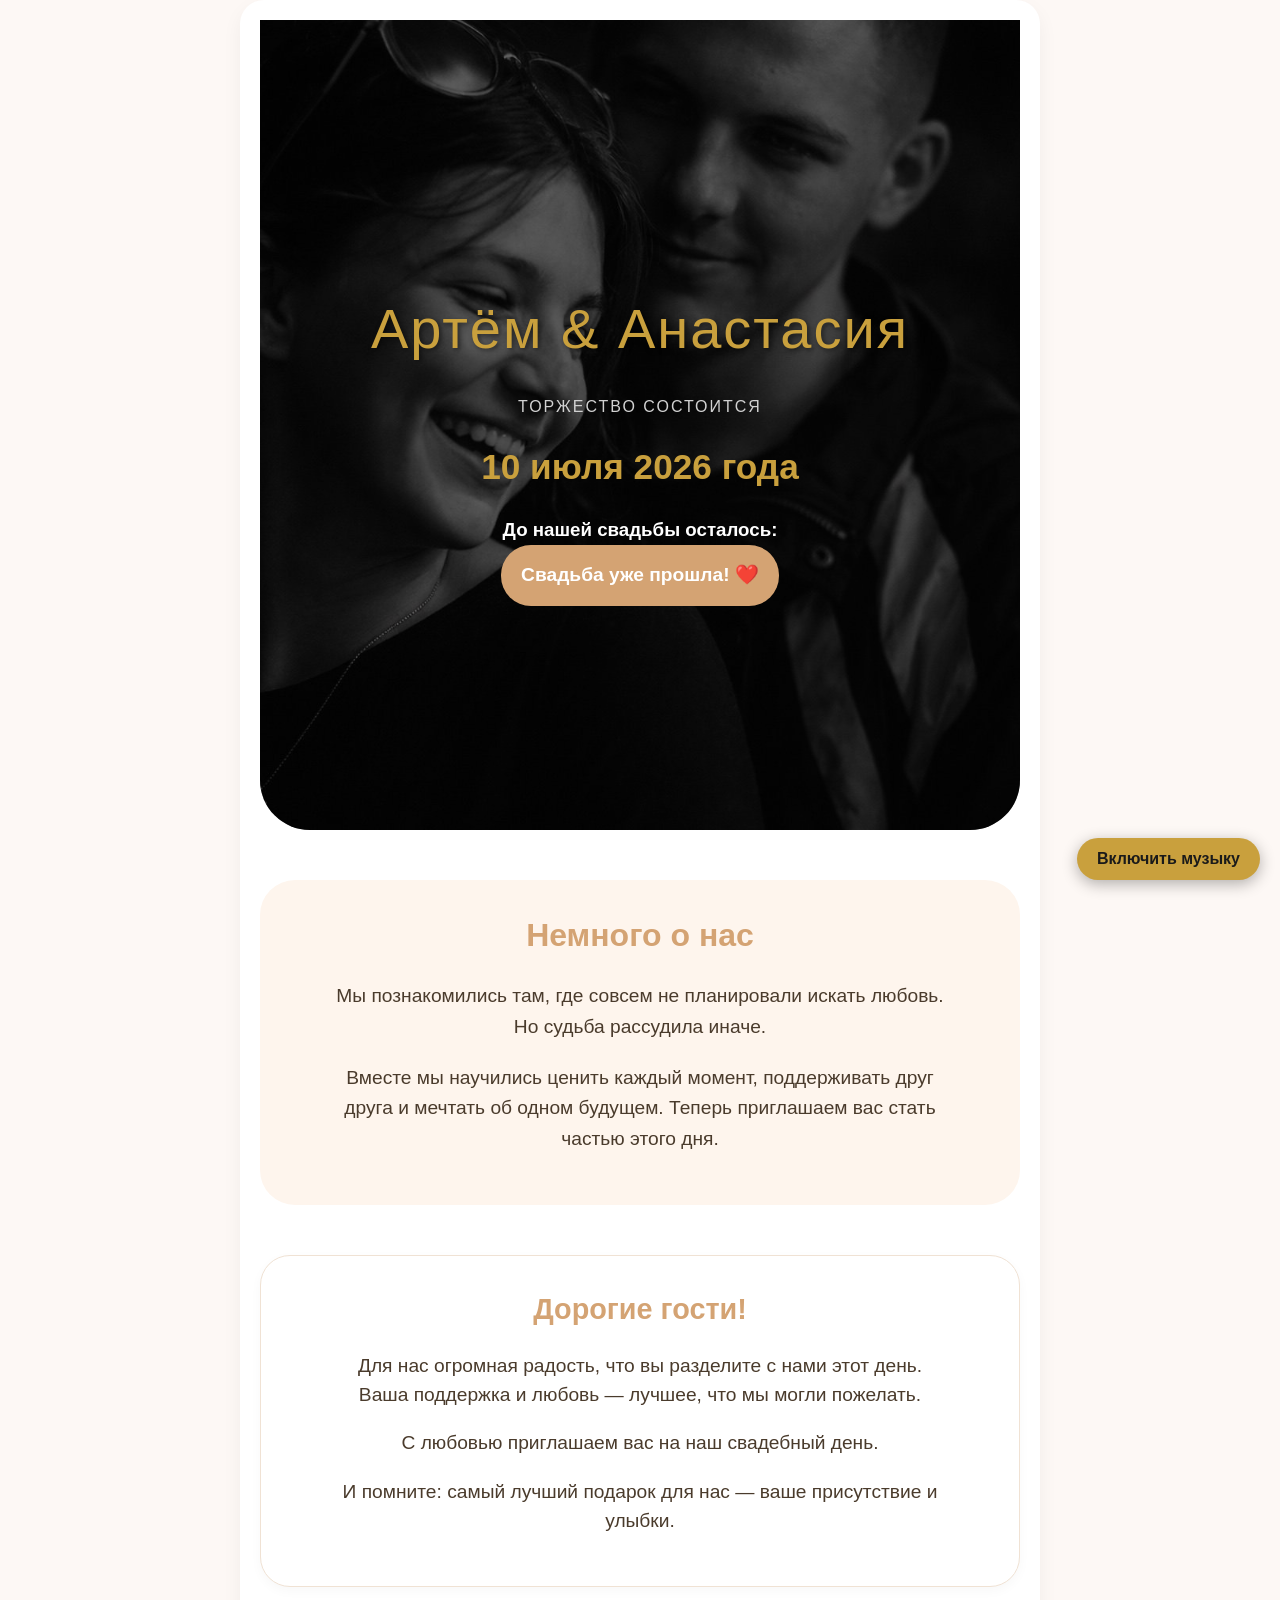
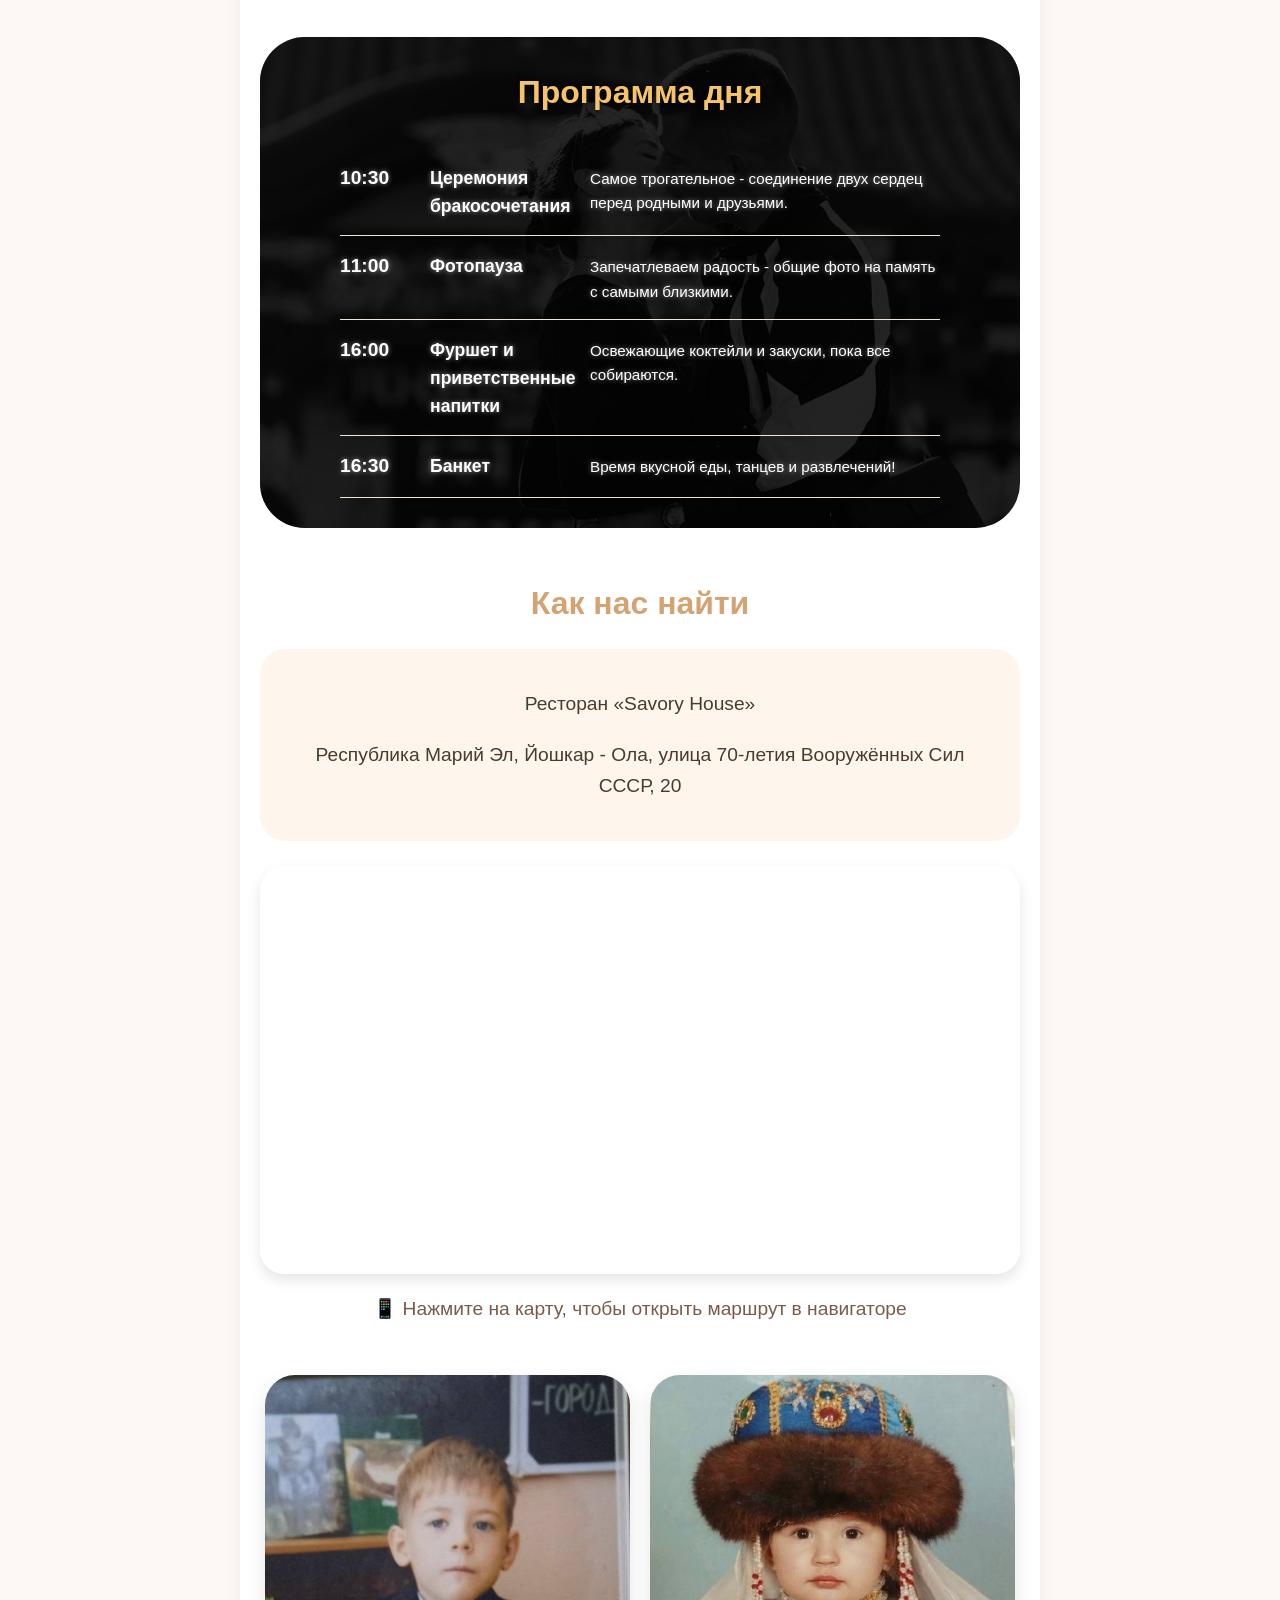
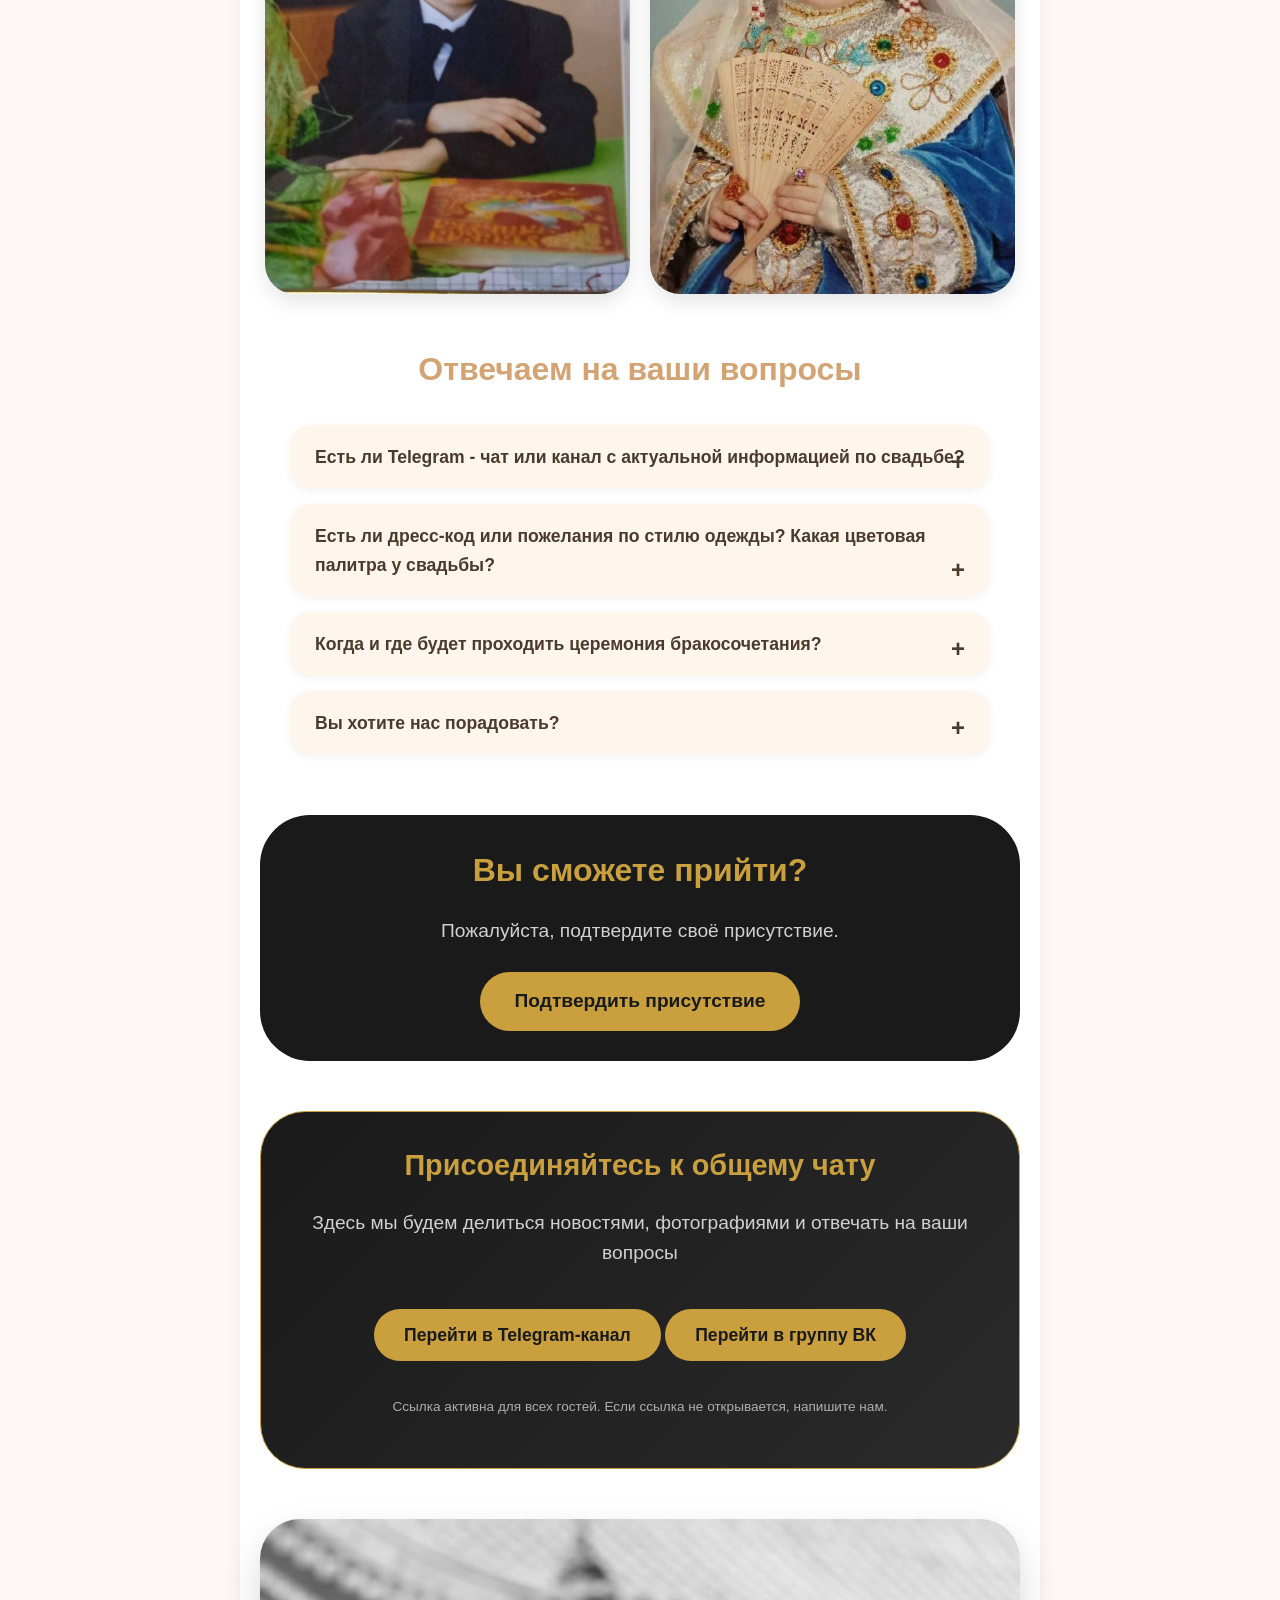
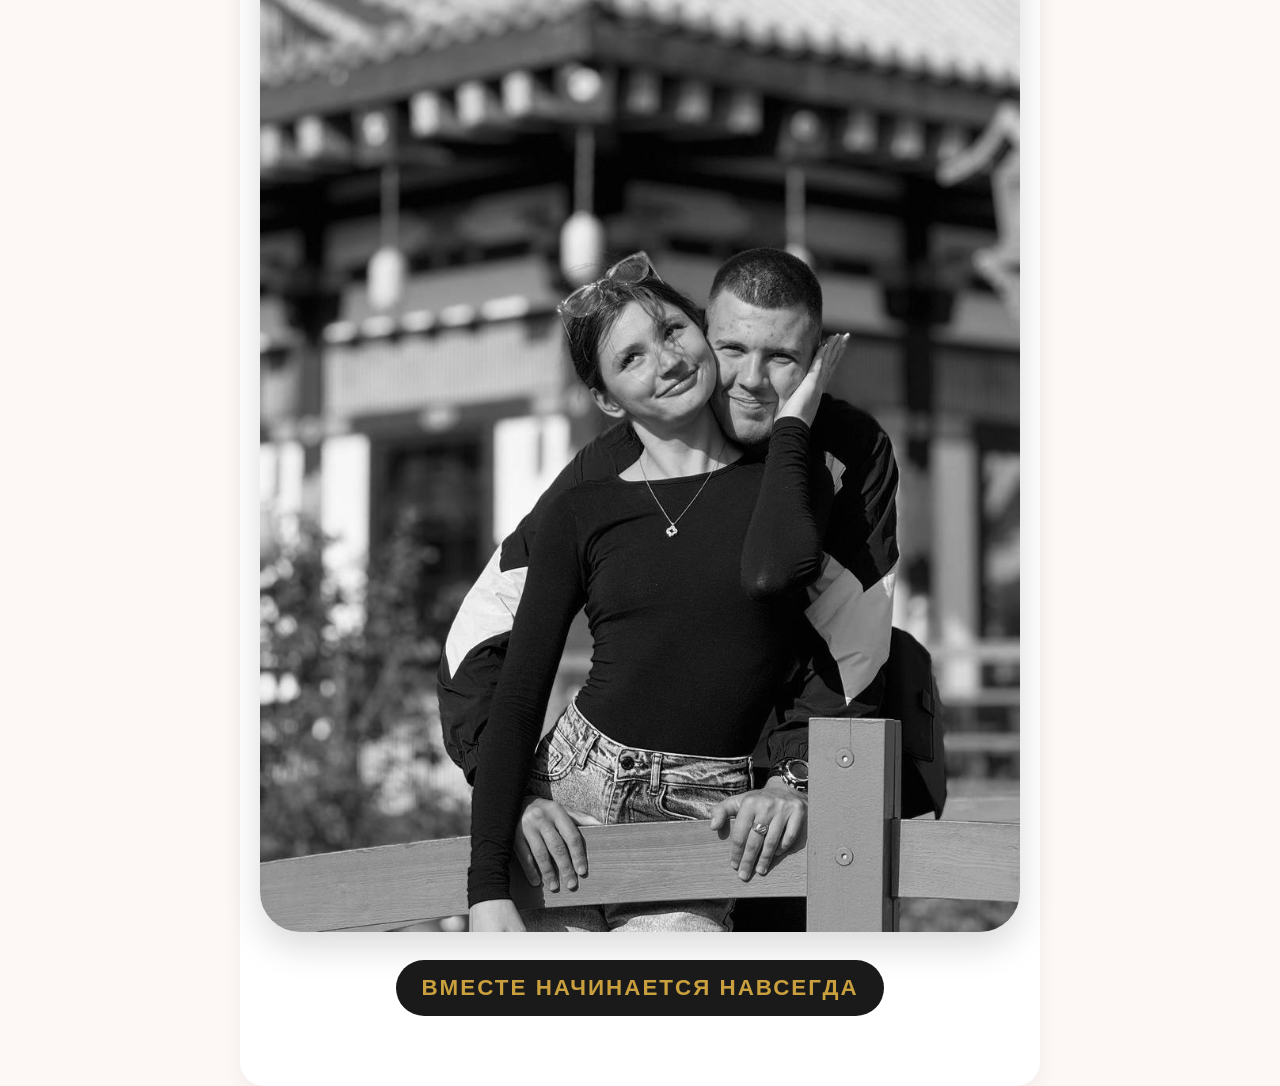
==== index.html @ 5a5ccec5 "Первая загрузка" ====
<!DOCTYPE html>
<html lang="ru">
<head>
    <meta charset="UTF-8">
    <meta name="viewport" content="width=device-width, initial-scale=1.0, user-scalable=yes">
    <title>Приглашение на свадьбу</title>
    <link rel="stylesheet" href="style.css">
</head>
<body>

    <!-- Здесь будет весь контент сайта -->
    <main>
        <!-- 1. Герой-блок с фоновой фотографией -->
    <div class="hero" id="hero">
        <div class="hero-overlay"></div>
        <div class="hero-content">
            <h1 class="names">Артём & Анастасия</h1>
            <div class="wedding-date-hero">
                <p class="date-label">Торжество состоится</p>
                <p class="date-full">10 июля 2026 года</p>
            </div>
            <!-- Таймер можно тоже оставить здесь, если хочешь -->
            <!-- 3. Таймер до свадьбы -->
        <h3>До нашей свадьбы осталось:</h3>
        <div class="timer" id="timer">
            <div><span id="days">0</span> дней</div>
            <div><span id="hours">0</span> часов</div>
            <div><span id="minutes">0</span> минут</div>
            <div><span id="seconds">0</span> секунд</div>
        </div>
        </div>
    </div>

<!-- 4. Немного о нас -->
    <div class="about-us">
        <h2>Немного о нас</h2>
        <div class="about-text">
            <p>Мы познакомились там, где совсем не планировали искать любовь. Но судьба рассудила иначе.</p>
            <p>Вместе мы научились ценить каждый момент, поддерживать друг друга и мечтать об одном будущем. Теперь приглашаем вас стать частью этого дня.</p>
        </div>
    </div>  
    
    <!-- 5. Обращение к гостям -->
    <div class="guests-message">
        <h2>Дорогие гости!</h2>
        <div class="message-text">
            <p>Для нас огромная радость, что вы разделите с нами этот день. Ваша поддержка и любовь — лучшее, что мы могли пожелать.</p>
            <p>С любовью приглашаем вас на наш свадебный день.</p>
            <p>И помните: самый лучший подарок для нас — ваше присутствие и улыбки.</p>
        </div>
    </div>  

    <!-- 6. Программа свадьбы -->
    <div class="program">
        <h2>Программа дня</h2>
        <div class="timeline">
            <div class="timeline-item">
                <div class="time">10:30</div>
                <div class="event">Церемония бракосочетания</div>
                <div class="desc">Самое трогательное - соединение двух сердец перед родными и друзьями.</div>
            </div>
            <div class="timeline-item">
                <div class="time">11:00</div>
                <div class="event">Фотопауза</div>
                <div class="desc">Запечатлеваем радость - общие фото на память с самыми близкими.</div>
            </div>
            <div class="timeline-item">
                <div class="time">16:00</div>
                <div class="event">Фуршет и приветственные напитки</div>
                <div class="desc">Освежающие коктейли и закуски, пока все собираются.</div>
            </div>
            <div class="timeline-item">
                <div class="time">16:30</div>
                <div class="event">Банкет</div>
                <div class="desc">Время вкусной еды, танцев и развлечений!</div>
            </div>
        </div>
    </div>

    <!-- 7. Место проведения -->
    <div class="location">
        <h2>Как нас найти</h2>
        <div class="address">
            <p>Ресторан «Savory House»</p>
            <p>Республика Марий Эл, Йошкар - Ола, улица 70-летия Вооружённых Сил СССР, 20</p>
        </div>
        <div class="map-container">
            <iframe 
                src="https://yandex.ru/map-widget/v1/?ll=47.891694,56.621644&z=17&pt=47.891694,56.621644"
                width="100%" height="400" style="border:0;" allowfullscreen="" loading="lazy">
            </iframe>
        </div>
        <div class="map-hint">
            <p>📱 Нажмите на карту, чтобы открыть маршрут в навигаторе</p>
        </div>
    </div>

    <!-- Коллаж из двух фотографий -->
    <div class="collage-2">
        <img src="images/photo1.jpg" alt="Фото 1">
        <img src="images/photo2.jpg" alt="Фото 2">
    </div>

     <!-- 8. Отвечаем на ваши вопросы -->
    <div class="faq">
        <h2>Отвечаем на ваши вопросы</h2>
        <div class="faq-list">
            <div class="faq-item">
                <div class="faq-question">Есть ли Telegram - чат или канал с актуальной информацией по свадьбе?</div>
                <div class="faq-answer">Да! Чуть ниже вы увидите иконку для перехода в свадебный канал. Важно! Если у вас не работает Telegram, то есть иконка с группой в ВК! </div>
            </div>
            <div class="faq-item">
    <div class="faq-question">Есть ли дресс-код или пожелания по стилю одежды? Какая цветовая палитра у свадьбы?</div>
    <div class="faq-answer">
        <p>Пожалуйста, приходите в красивой одежде, которая соответствует торжественному настроению. Мы будем рады, если вы поддержите цветовую палитру нашей свадьбы:</p>
        <div class="faq-palette">
            <div class="faq-color" style="background-color: #1A1A1A;"></div>
            <div class="faq-color" style="background-color: #4A4A4A;"></div>
            <div class="faq-color" style="background-color: #D1D1D1;"></div>
            <div class="faq-color" style="background-color: #D4AF37;"></div>
        </div>
        <p>Ориентируйтесь на эти оттенки.</p>
    </div>
</div>
            <div class="faq-item">
                <div class="faq-question">Когда и где будет проходить церемония бракосочетания?</div>
                <div class="faq-answer">ЗАГС г.Йошкар-Ола, Набережная Брюгге, 5</div>
            </div>
            <div class="faq-item">
                <div class="faq-question">Вы хотите нас порадовать?</div>
                <div class="faq-answer">Конечно вы хотите нас порадовать! Обязательная вещь, которую мы ждем от вас, небольшое дополнение к вашему подарку - ЭТО ЛОТЕРЕЙНЫЙ БИЛЕТ!:)</div>
            </div>
        </div>
    </div>
<!-- 9. Вы сможете прийти? -->
    <div class="rsvp-block">
        <h2>Вы сможете прийти?</h2>
        <p>Пожалуйста, подтвердите своё присутствие.</p>
        <a href="rsvp.html" class="rsvp-button">Подтвердить присутствие</a>
    </div>

 <!-- 10. Ссылка на чат для гостей -->
    <div class="chat-link">
        <h2>Присоединяйтесь к общему чату</h2>
        <p>Здесь мы будем делиться новостями, фотографиями и отвечать на ваши вопросы</p>
        <a href="https://t.me/+9aNEAiri9BJkZWRi" class="chat-button" target="_blank">Перейти в Telegram-канал</a>
        <a href="https://vk.ru/invite/hTj5CYk" class="chat-button" target="_blank">Перейти в группу ВК</a>
        <p class="chat-note">Ссылка активна для всех гостей. Если ссылка не открывается, напишите нам.</p>
    </div>

     <!-- 11. Финальная фотография и надпись -->
    <div class="final-photo">
        <img src="images/photo4.jpg" alt="Анастасия и Алексей">
        <p class="final-caption">Вместе начинается навсегда</p>
    </div>
    </main>

    <script src="script.js"></script>

    <script>
function handleFormSubmit(event) {
    event.preventDefault();
    const form = event.target;
    const formData = new FormData(form);
    
    fetch(form.action, {
        method: 'POST',
        body: new URLSearchParams(formData),
        mode: 'no-cors'
    }).then(() => {
        alert('Спасибо! Ваш ответ отправлен.');
        form.reset();
    }).catch(() => {
        alert('Произошла ошибка. Попробуйте ещё раз или свяжитесь с нами.');
    });
    
    return false;
}
</script>

  <!-- Музыкальный плеер -->
    <div class="music-player">
        <audio id="wedding-song" loop preload="auto">
            <source src="song.mp3" type="audio/mpeg">
            Ваш браузер не поддерживает аудио.
        </audio>
        <button id="playPauseBtn" class="music-btn">Включить музыку</button>
    </div>

</body>
</html>
---- style.css ----
/* Общие настройки для всего сайта */
* {
    margin: 0;
    padding: 0;
    box-sizing: border-box;
}

body {
    font-family: 'Segoe UI', Tahoma, Geneva, Verdana, sans-serif;
    background-color: #fdf8f5;
    color: #4a3b2c;
    line-height: 1.6;
}

/* Главный заголовок */
h1 {
    text-align: center;
    font-size: 2.2rem;
    margin: 40px 20px 20px;
    color: #d4a373;
    font-weight: 300;
    letter-spacing: 2px;
}

/* Абзац-заглушка */
p {
    text-align: center;
    margin: 20px;
    font-size: 1.2rem;
}

/* Контейнер для всего контента */
main {
    max-width: 800px;
    margin: 0 auto;
    padding: 20px;
    background: white;
    border-radius: 24px;
    box-shadow: 0 8px 20px rgba(0,0,0,0.05);
}

/* Блок "Наши имена" */
/* Герой-блок с фоновой фотографией */
.hero {
    position: relative;
    background-image: url('images/photo3.jpg');
    background-size: cover;
    background-position: center 30%;
    background-repeat: no-repeat;
    min-height: 90vh;
    display: flex;
    align-items: center;
    justify-content: center;
    text-align: center;
    border-radius: 0 0 50px 50px;
    margin-bottom: 40px;
}

.hero-overlay {
    position: absolute;
    top: 0;
    left: 0;
    width: 100%;
    height: 100%;
    background: rgba(0, 0, 0, 0.55);
    border-radius: 0 0 50px 50px;
}

.hero-content {
    position: relative;
    z-index: 2;
    padding: 30px 20px;
    color: white;
}

.names {
    font-size: 3.5rem;
    color: #C9A03D;
    margin-bottom: 15px;
    letter-spacing: 2px;
    text-shadow: 2px 2px 5px rgba(0,0,0,0.5);
}

.invite-text {
    font-size: 1.3rem;
    color: #F0F0F0;
    margin-bottom: 30px;
}

.wedding-date-hero .date-label {
    font-size: 1rem;
    text-transform: uppercase;
    letter-spacing: 2px;
    color: #D1D1D1;
    margin-bottom: 8px;
}

.wedding-date-hero .date-full {
    font-size: 2.2rem;
    font-weight: bold;
    color: #C9A03D;
}

@media (max-width: 700px) {
    .names {
        font-size: 2.2rem;
    }
    .invite-text {
        font-size: 1rem;
    }
    .wedding-date-hero .date-full {
        font-size: 1.6rem;
    }
}

/* Таймер */
.timer-block {
    text-align: center;
    margin: 40px 0;
    padding: 20px;
    background: #ffffff;
    border-radius: 30px;
    box-shadow: 0 4px 15px rgba(0,0,0,0.05);
}

.timer-block h3 {
    font-size: 1.5rem;
    color: #4a3b2c;
    margin-bottom: 20px;
}

.timer {
    display: flex;
    justify-content: center;
    gap: 25px;
    flex-wrap: wrap;
}

.timer div {
    background: #d4a373;
    color: white;
    padding: 15px 20px;
    border-radius: 30px;
    font-size: 1.2rem;
    font-weight: bold;
    min-width: 90px;
}

.timer span {
    font-size: 2rem;
    display: block;
    font-weight: bold;
}

/* Блок "Немного о нас" */
.about-us {
    margin: 50px 0;
    text-align: center;
    background: #fef5ed;
    padding: 30px 20px;
    border-radius: 35px;
}

.about-us h2 {
    font-size: 2rem;
    color: #d4a373;
    margin-bottom: 20px;
}

.about-text {
    max-width: 650px;
    margin: 0 auto;
    font-size: 1.1rem;
    line-height: 1.6;
    color: #4a3b2c;
}

/* Обращение к гостям */
.guests-message {
    margin: 50px 0;
    text-align: center;
    background: #ffffff;
    border: 1px solid #f0e2d4;
    border-radius: 30px;
    padding: 30px 25px;
    box-shadow: 0 4px 12px rgba(0,0,0,0.03);
}

.guests-message h2 {
    font-size: 1.8rem;
    color: #d4a373;
    margin-bottom: 20px;
}

.message-text {
    max-width: 650px;
    margin: 0 auto;
    font-size: 1.05rem;
    line-height: 1.5;
}

/* Программа дня */
 /* Программа дня с фоновой картинкой */
.program {
    margin: 50px 0;
    text-align: center;
    background-image: url('images/photo5.jpg');
    background-size: cover;
    background-position: center;
    background-attachment: local;
    border-radius: 45px;
    padding: 30px 20px;
    position: relative;
    color: #F5E6D3; /* текст станет белым, читаемым на тёмном фоне */
}

/* Затемнение поверх фона, чтобы текст читался */
.program::before {
    content: '';
    position: absolute;
    top: 0;
    left: 0;
    width: 100%;
    height: 100%;
    background: rgba(0, 0, 0, 0.85);
    border-radius: 45px;
    z-index: 1;
}

.program,
.program .timeline-item,
.program .time,
.program .event,
.program .desc {
    color: #FFFFFF !important;
}

.program h2,
.program .timeline {
    position: relative;
    z-index: 2;
    text-shadow: 1px 1px 3px rgba(0,0,0,0.5);
}

/* Заголовок программы (золотой) */
.program h2 {
    color: #C9A03D;
}

.program h2 {
    font-size: 2rem;
    color: #F5C46A; /* чуть ярче золотого */
    margin-bottom: 30px;
    text-shadow: 0 0 4px rgba(0,0,0,0.5);
}

.timeline {
    max-width: 600px;
    margin: 0 auto;
    text-align: left;
}

.timeline-item {
    display: flex;
    flex-wrap: wrap;
    align-items: baseline;
    padding: 15px 0;
    border-bottom: 1px solid #f0e2d4;
     text-shadow: 0 0 5px rgba(255,255,255,0.5);
}

.time {
    width: 90px;
    font-weight: bold;
    font-size: 1.2rem;
    color: #a4724a;
}

.event {
    width: 160px;
    font-weight: bold;
    font-size: 1.1rem;
    color: #4a3b2c;
}

.desc {
    flex: 1;
    font-size: 0.95rem;
    color: #7a5a4a;
}

@media (max-width: 600px) {
    .timeline-item {
        flex-direction: column;
        gap: 8px;
    }
    .time, .event {
        width: auto;
    }
    .desc {
        margin-left: 0;
        font-size: 0.9rem;
    }
}

/* Место проведения и карта */
.location {
    margin: 50px 0;
    text-align: center;
}

.location h2 {
    font-size: 2rem;
    color: #d4a373;
    margin-bottom: 20px;
}

.address {
    background: #fef5ed;
    padding: 20px;
    border-radius: 25px;
    margin-bottom: 25px;
    font-size: 1.1rem;
}

.map-container {
    border-radius: 24px;
    overflow: hidden;
    box-shadow: 0 6px 14px rgba(0,0,0,0.1);
}

.map-hint {
    margin-top: 15px;
    font-size: 0.9rem;
    color: #7a5a4a;
}

/* Коллаж из двух фото */
.collage-2 {
    display: flex;
    gap: 20px;
    justify-content: center;
    margin: 50px 0;
    flex-wrap: wrap;
}

.collage-2 img {
    width: 48%;
    max-width: 400px;
    border-radius: 30px;
    box-shadow: 0 8px 20px rgba(0,0,0,0.1);
    object-fit: cover;
    transition: transform 0.3s;
}

.collage-2 img:hover {
    transform: scale(1.02);
}

/* На телефоне картинки будут одна под другой */
@media (max-width: 600px) {
    .collage-2 {
        flex-wrap: nowrap;
        gap: 10px;
    }
    .collage-2 img {
        width: 50%;
    }
}

/* FAQ (аккордеон) */
.faq {
    margin: 50px 0;
}

.faq h2 {
    text-align: center;
    font-size: 2rem;
    color: #d4a373;
    margin-bottom: 30px;
}

.faq-list {
    max-width: 700px;
    margin: 0 auto;
}

.faq-item {
    background: #ffffff;
    border-radius: 20px;
    margin-bottom: 15px;
    box-shadow: 0 2px 8px rgba(0,0,0,0.05);
    overflow: hidden;
}

.faq-question {
    background: #fef5ed;
    padding: 18px 25px;
    font-weight: bold;
    font-size: 1.1rem;
    cursor: pointer;
    position: relative;
    transition: background 0.3s;
}

.faq-question:hover {
    background: #f7e8dd;
}

.faq-question::after {
    content: '+';
    position: absolute;
    right: 25px;
    font-size: 1.5rem;
    font-weight: bold;
}

.faq-item.active .faq-question::after {
    content: '−';
}

.faq-answer {
    padding: 0 25px;
    max-height: 0;
    overflow: hidden;
    transition: max-height 0.3s ease-out, padding 0.3s;
    background: #ffffff;
    line-height: 1.5;
    color: #4a3b2c;
}

.faq-item.active .faq-answer {
    padding: 15px 25px 20px;
    max-height: 500px;
}

/* Цветовая палитра внутри вопроса FAQ */
.faq-palette {
    display: flex;
    gap: 12px;
    justify-content: center;
    margin: 15px 0;
    flex-wrap: wrap;
}

.faq-color {
    width: 60px;
    height: 60px;
    border-radius: 15px;
    box-shadow: 0 4px 10px rgba(0,0,0,0.1);
    transition: transform 0.2s;
}

.faq-color:hover {
    transform: scale(1.05);
}

@media (max-width: 600px) {
    .faq-color {
        width: 50px;
        height: 50px;
    }
}

/* Блок RSVP (кнопка) */
.rsvp-block {
    text-align: center;
    margin: 60px 0 40px;
    padding: 30px 20px;
    background: #1A1A1A;
    border-radius: 50px;
    color: white;
}

.rsvp-block h2 {
    font-size: 2rem;
    color: #C9A03D;
    margin-bottom: 15px;
}

.rsvp-block p {
    color: #D1D1D1;
    margin-bottom: 25px;
}

.rsvp-button {
    display: inline-block;
    background: #C9A03D;
    color: #1A1A1A;
    padding: 14px 35px;
    font-size: 1.2rem;
    font-weight: bold;
    text-decoration: none;
    border-radius: 40px;
    transition: background 0.3s, transform 0.2s;
}

.rsvp-button:hover {
    background: #D4AF37;
    transform: scale(1.02);
}

/* Ссылка на чат для гостей */
.chat-link {
    text-align: center;
    margin: 50px 0;
    padding: 30px 20px;
    background: linear-gradient(135deg, #1A1A1A, #2A2A2A);
    border-radius: 45px;
    color: #D1D1D1;
    border: 1px solid #C9A03D;
}

.chat-link h2 {
    font-size: 1.8rem;
    color: #C9A03D;
    margin-bottom: 15px;
}

.chat-button {
    display: inline-block;
    background: #C9A03D;
    color: #1A1A1A;
    padding: 12px 30px;
    font-size: 1.1rem;
    font-weight: bold;
    text-decoration: none;
    border-radius: 40px;
    margin: 20px 0 15px;
    transition: background 0.3s;
}

.chat-button:hover {
    background: #D4AF37;
}

.chat-note {
    font-size: 0.85rem;
    opacity: 0.8;
}

/* Финальная фотография */
.final-photo {
    text-align: center;
    margin: 50px 0 30px;
}

.final-photo img {
    max-width: 100%;
    height: auto;
    border-radius: 40px;
    box-shadow: 0 15px 35px rgba(0,0,0,0.15);
    transition: transform 0.3s;
}

.final-photo img:hover {
    transform: scale(1.01);
}

.final-caption {
    margin-top: 20px;
    font-size: 1.4rem;
    font-weight: bold;
    letter-spacing: 2px;
    color: #C9A03D;
    text-transform: uppercase;
    background: #1A1A1A;
    display: inline-block;
    padding: 10px 25px;
    border-radius: 50px;
}

/*выбор несколько вариантов ответов*/
.checkbox-group {
    margin: 15px 0 25px;
    display: flex;
    flex-wrap: wrap;
    gap: 12px;
}

.checkbox-option {
    background: #2a2a2a;
    padding: 8px 16px;
    border-radius: 40px;
    cursor: pointer;
    transition: background 0.2s;
    color: #D1D1D1;
}

.checkbox-option input {
    margin-right: 8px;
    transform: scale(1.1);
    accent-color: #C9A03D;
}

.checkbox-option:hover {
    background: #3a3a3a;
}

/* ================= СТИЛИ ДЛЯ ФОРМЫ (RSVP) ================= */

/* Контейнер всей страницы формы */
.rsvp-form-container {
    max-width: 750px;
    margin: 40px auto;
    padding: 30px;
    background: #1A1A1A;
    border-radius: 50px;
    box-shadow: 0 20px 40px rgba(0,0,0,0.4);
    color: #E0E0E0;
}

/* Заголовки */
.rsvp-form-container h1 {
    text-align: center;
    color: #C9A03D;
    font-size: 2.2rem;
    margin-bottom: 10px;
}

.rsvp-form-container > p {
    text-align: center;
    color: #D1D1D1;
    margin-bottom: 40px;
    font-style: italic;
}

/* Блок каждого вопроса */
.form-block {
    background: #2A2A2A;
    padding: 20px 25px;
    border-radius: 30px;
    margin-bottom: 30px;
    transition: all 0.3s;
}

.form-block label {
    font-weight: bold;
    display: block;
    margin-bottom: 15px;
    font-size: 1.2rem;
    color: #C9A03D;
}

/* Подсказки (маленький текст под вопросом) */
.hint {
    font-size: 0.85rem;
    color: #AAAAAA;
    margin-top: -10px;
    margin-bottom: 15px;
}

/* Радиокнопки (кружочки) и чекбоксы (квадратики) */
.radio-group, .checkbox-group {
    display: flex;
    flex-wrap: wrap;
    gap: 20px;
    margin: 5px 0 0;
}

.radio-option, .checkbox-option {
    display: inline-flex;
    align-items: center;
    gap: 10px;
    cursor: pointer;
    background: #1A1A1A;
    padding: 10px 20px;
    border-radius: 40px;
    transition: background 0.3s;
    color: #E0E0E0;
}

.radio-option:hover, .checkbox-option:hover {
    background: #C9A03D;
    color: #1A1A1A;
}

.radio-option input, .checkbox-option input {
    width: auto;
    margin: 0;
    transform: scale(1.1);
    accent-color: #C9A03D;
}

/* Поля ввода текста и выпадающие списки */
input, select, textarea {
    width: 100%;
    padding: 14px 18px;
    background: #1A1A1A;
    border: 1px solid #C9A03D;
    border-radius: 30px;
    color: #FFFFFF;
    font-size: 1rem;
    box-sizing: border-box;
    transition: all 0.3s;
}

input:focus, select:focus, textarea:focus {
    outline: none;
    border-color: #D4AF37;
    box-shadow: 0 0 8px rgba(201, 160, 61, 0.5);
}

/* Кнопка отправки */
.submit-btn {
    background: #C9A03D;
    color: #1A1A1A;
    border: none;
    padding: 15px 30px;
    font-size: 1.3rem;
    font-weight: bold;
    border-radius: 50px;
    width: 100%;
    cursor: pointer;
    transition: all 0.3s;
    margin-top: 20px;
}

.submit-btn:hover {
    background: #D4AF37;
    transform: scale(1.02);
    box-shadow: 0 5px 15px rgba(0,0,0,0.3);
}

/* Ссылка "Вернуться на главную" */
.back-link {
    text-align: center;
    margin-top: 30px;
}

.back-link a {
    color: #C9A03D;
    text-decoration: none;
    font-size: 0.9rem;
    transition: color 0.3s;
}

.back-link a:hover {
    color: #D4AF37;
    text-decoration: underline;
}

/* Музыкальный плеер */
.music-player {
    position: fixed;
    bottom: 20px;
    right: 20px;
    z-index: 1000;
}

.music-btn {
    background: #C9A03D;
    color: #1A1A1A;
    border: none;
    padding: 12px 20px;
    border-radius: 50px;
    font-size: 1rem;
    font-weight: bold;
    cursor: pointer;
    box-shadow: 0 4px 15px rgba(0,0,0,0.3);
    transition: all 0.3s;
}

.music-btn:hover {
    background: #D4AF37;
    transform: scale(1.05);
}
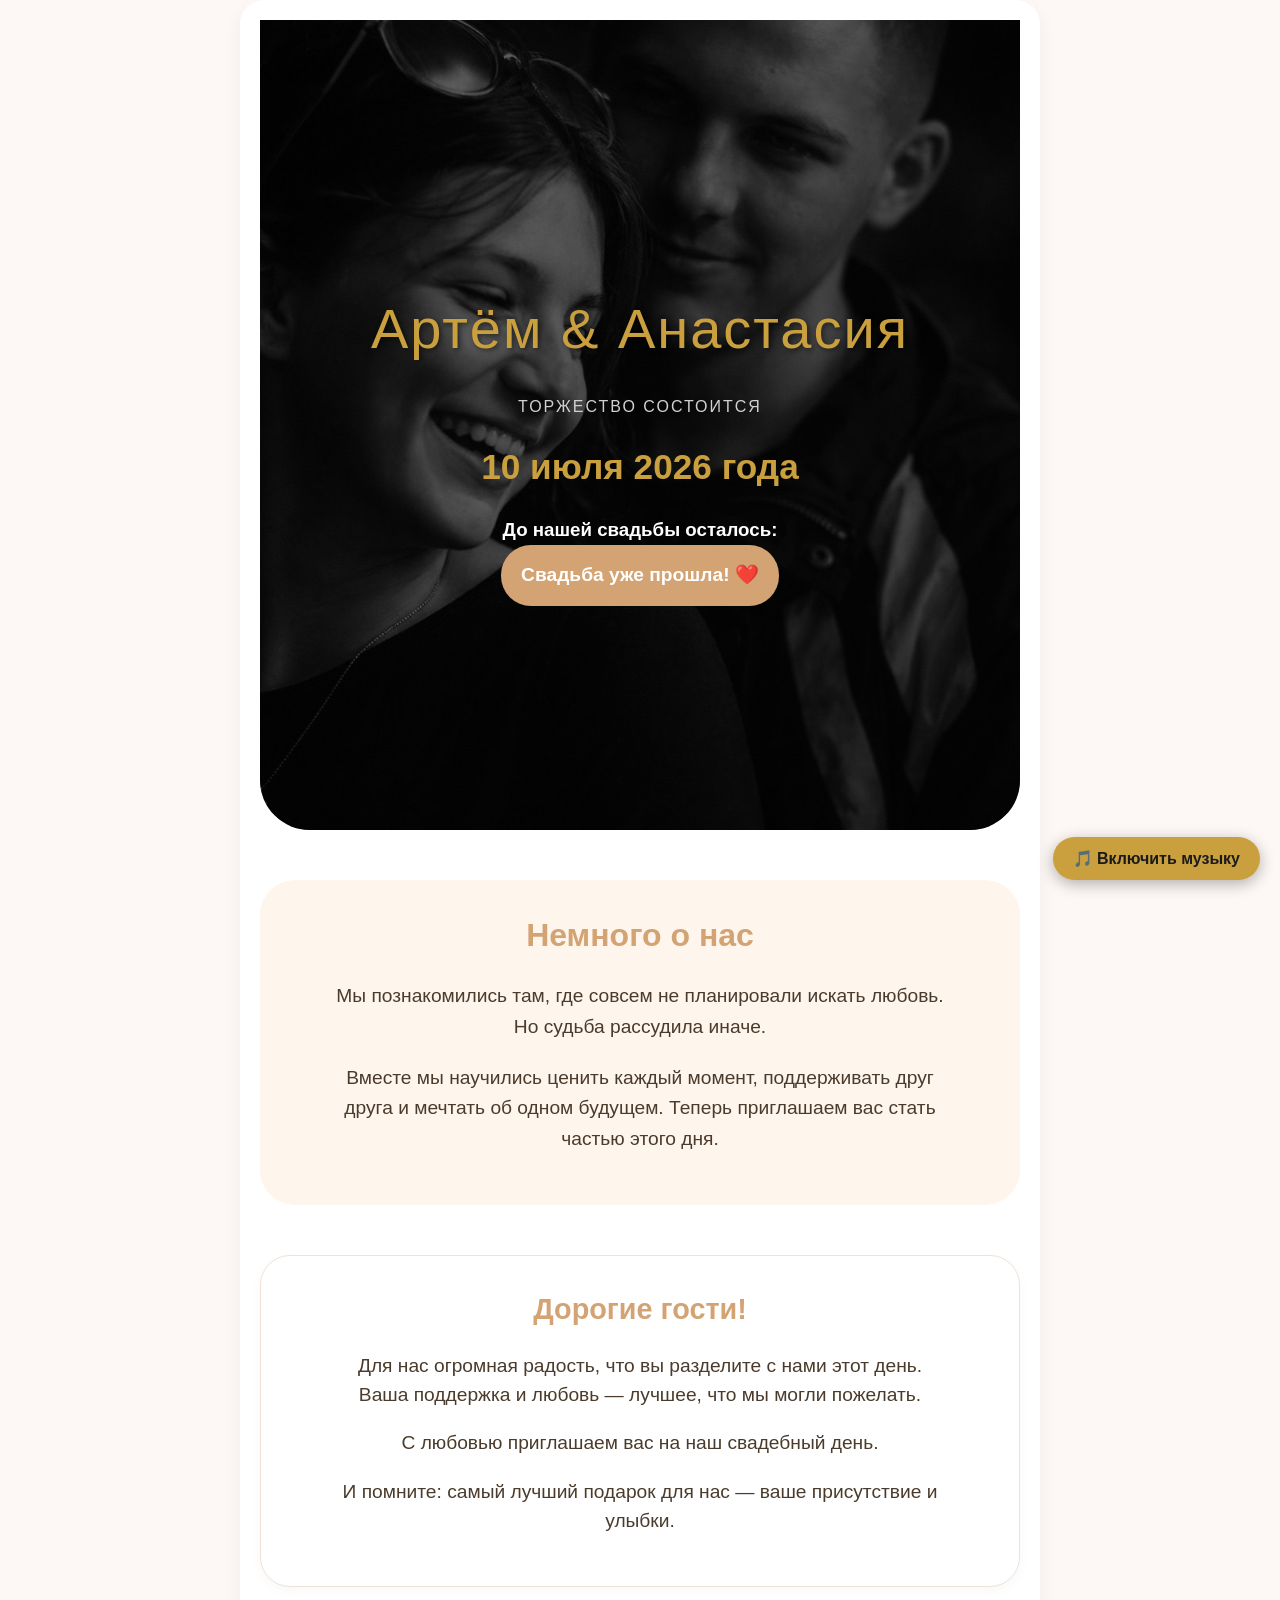
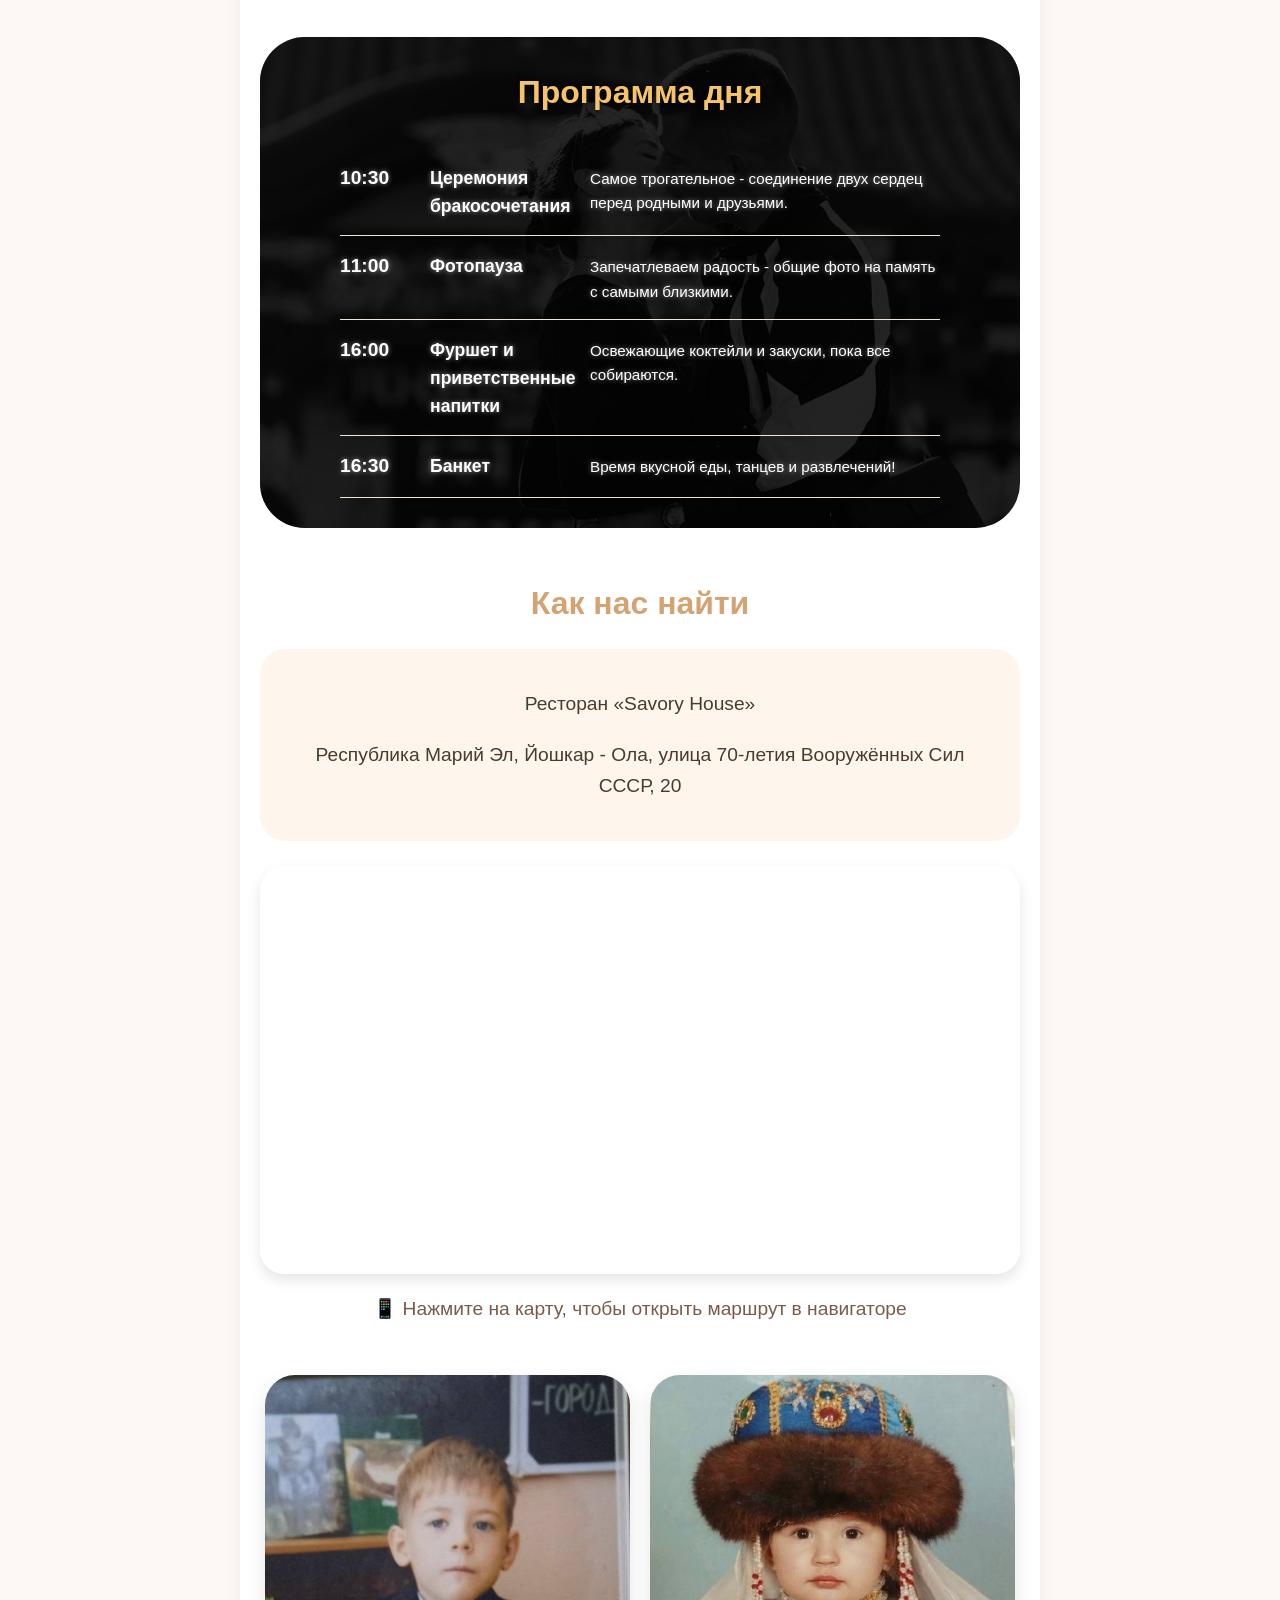
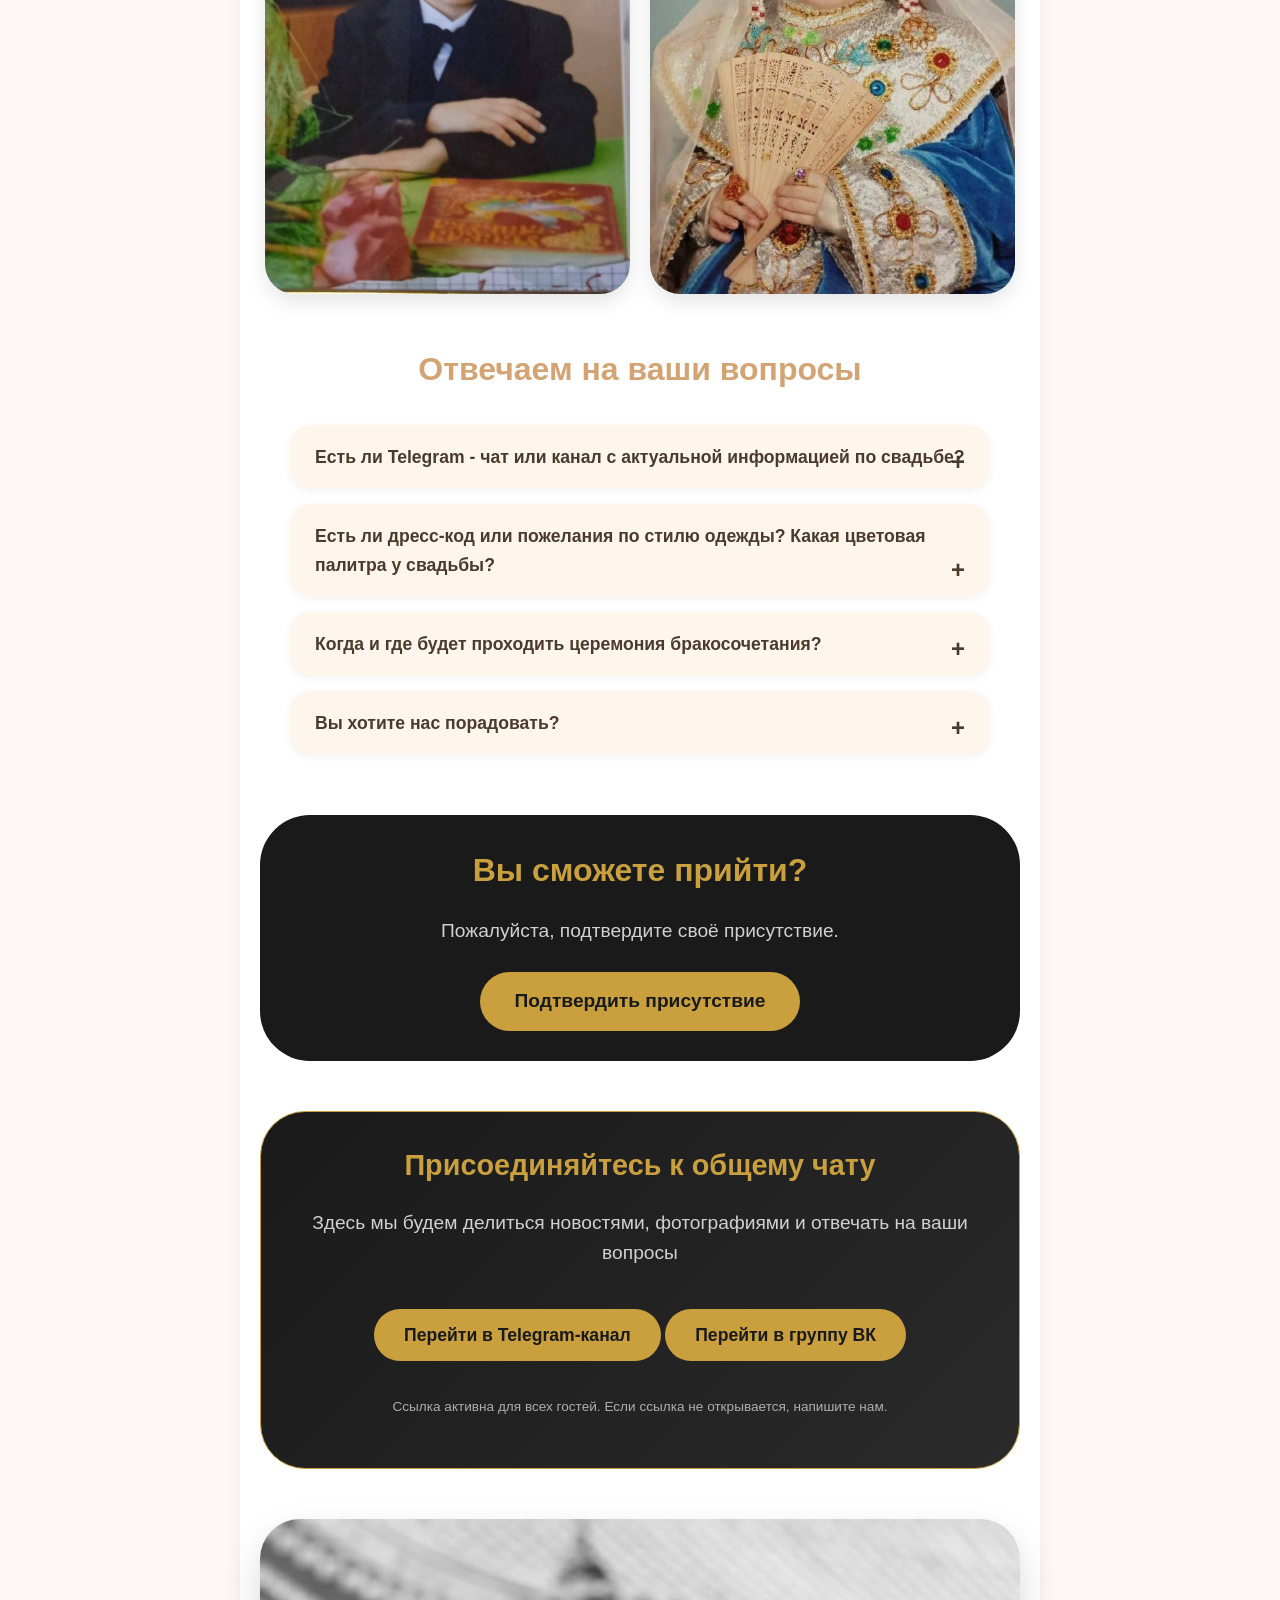
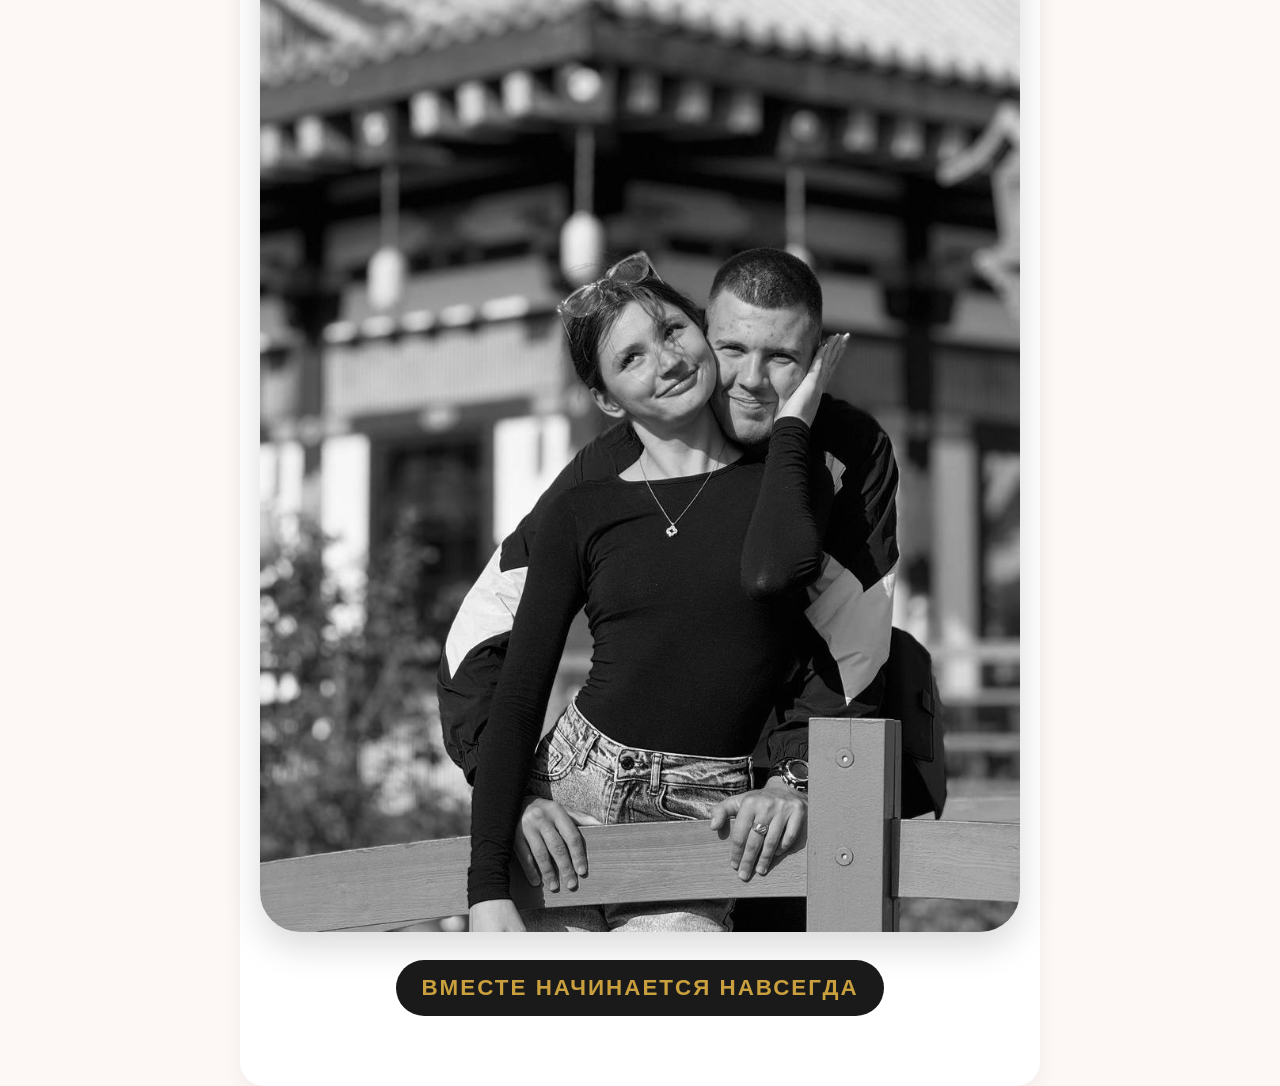
==== commit 28689e9e: "Update index.html" ====
--- a/index.html
+++ b/index.html
@@ -178,14 +178,13 @@
 }
 </script>
 
-  <!-- Музыкальный плеер -->
+  <!-- Музыкальный плеер (упрощённый) -->
     <div class="music-player">
         <audio id="wedding-song" loop preload="auto">
             <source src="song.mp3" type="audio/mpeg">
-            Ваш браузер не поддерживает аудио.
         </audio>
-        <button id="playPauseBtn" class="music-btn">Включить музыку</button>
+        <button onclick="playMusic()" class="music-btn">🎵 Включить музыку</button>
     </div>
 
 </body>
-</html>+</html>
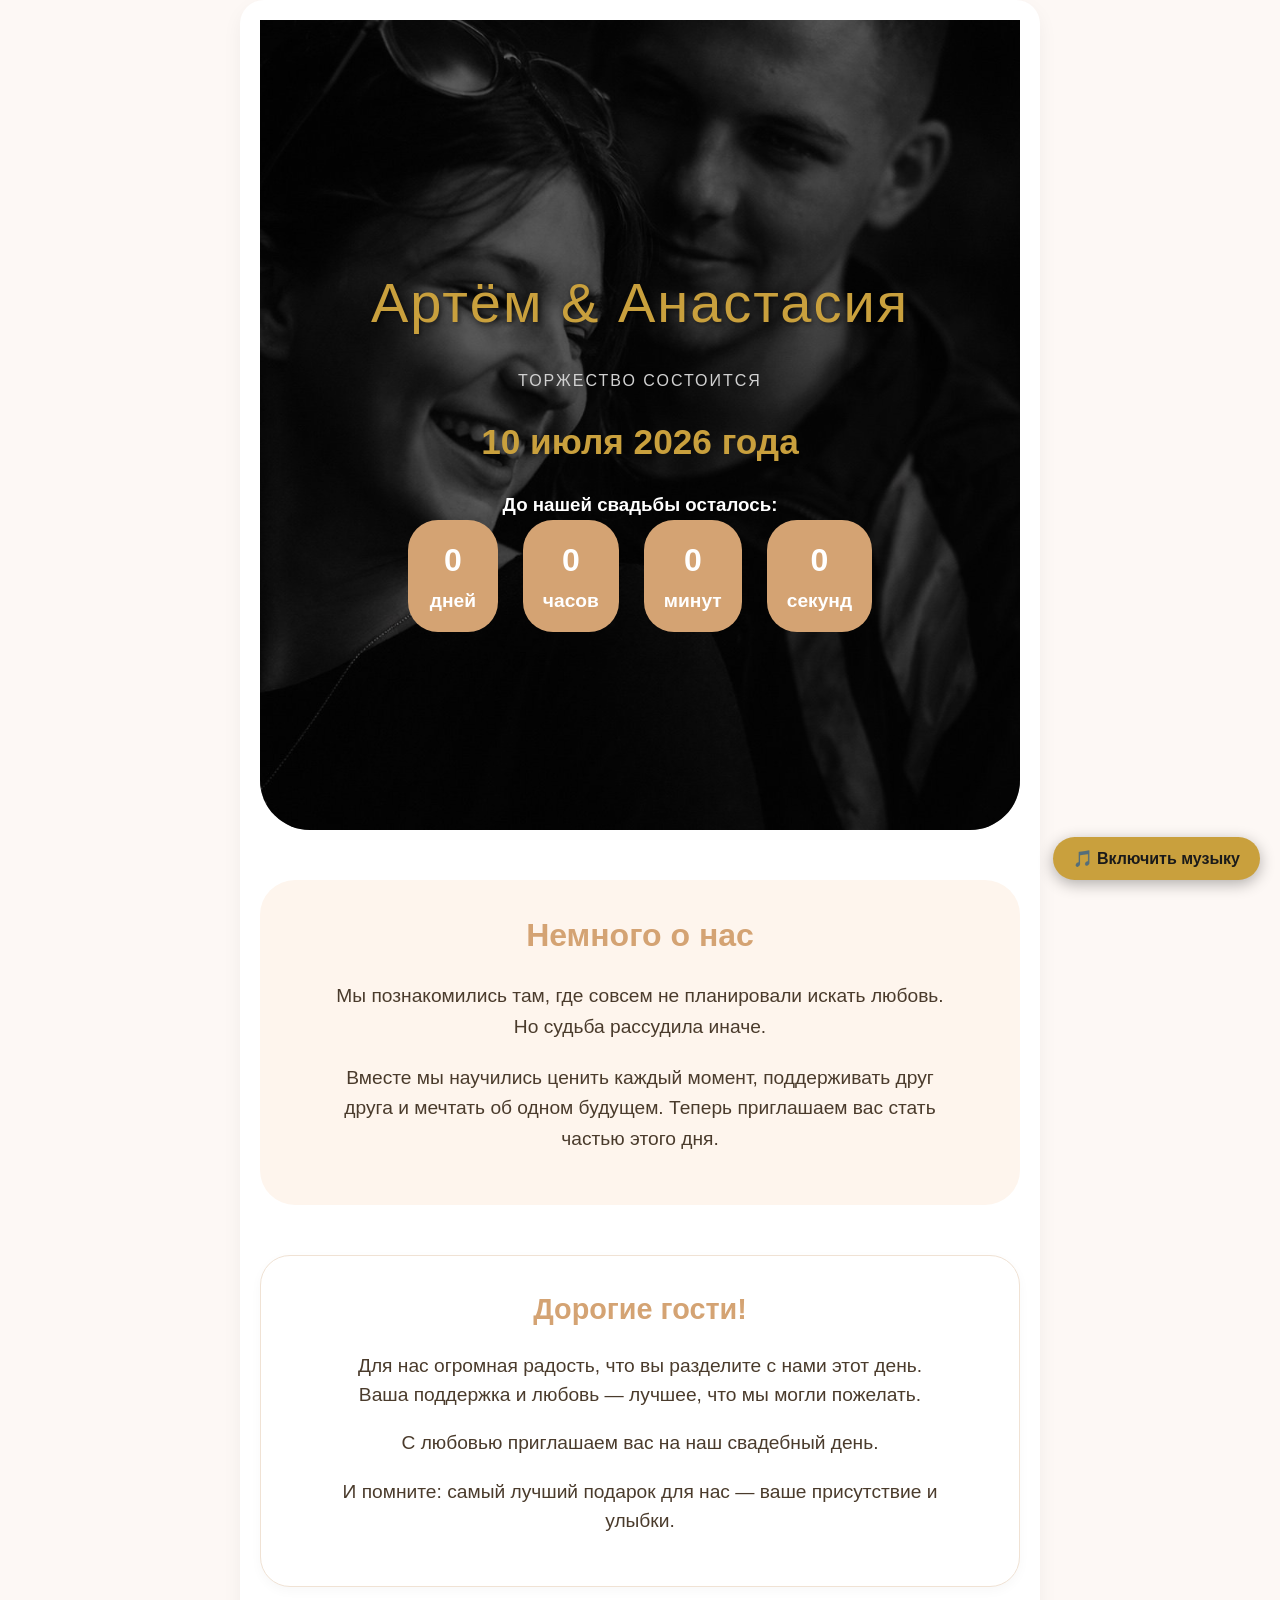
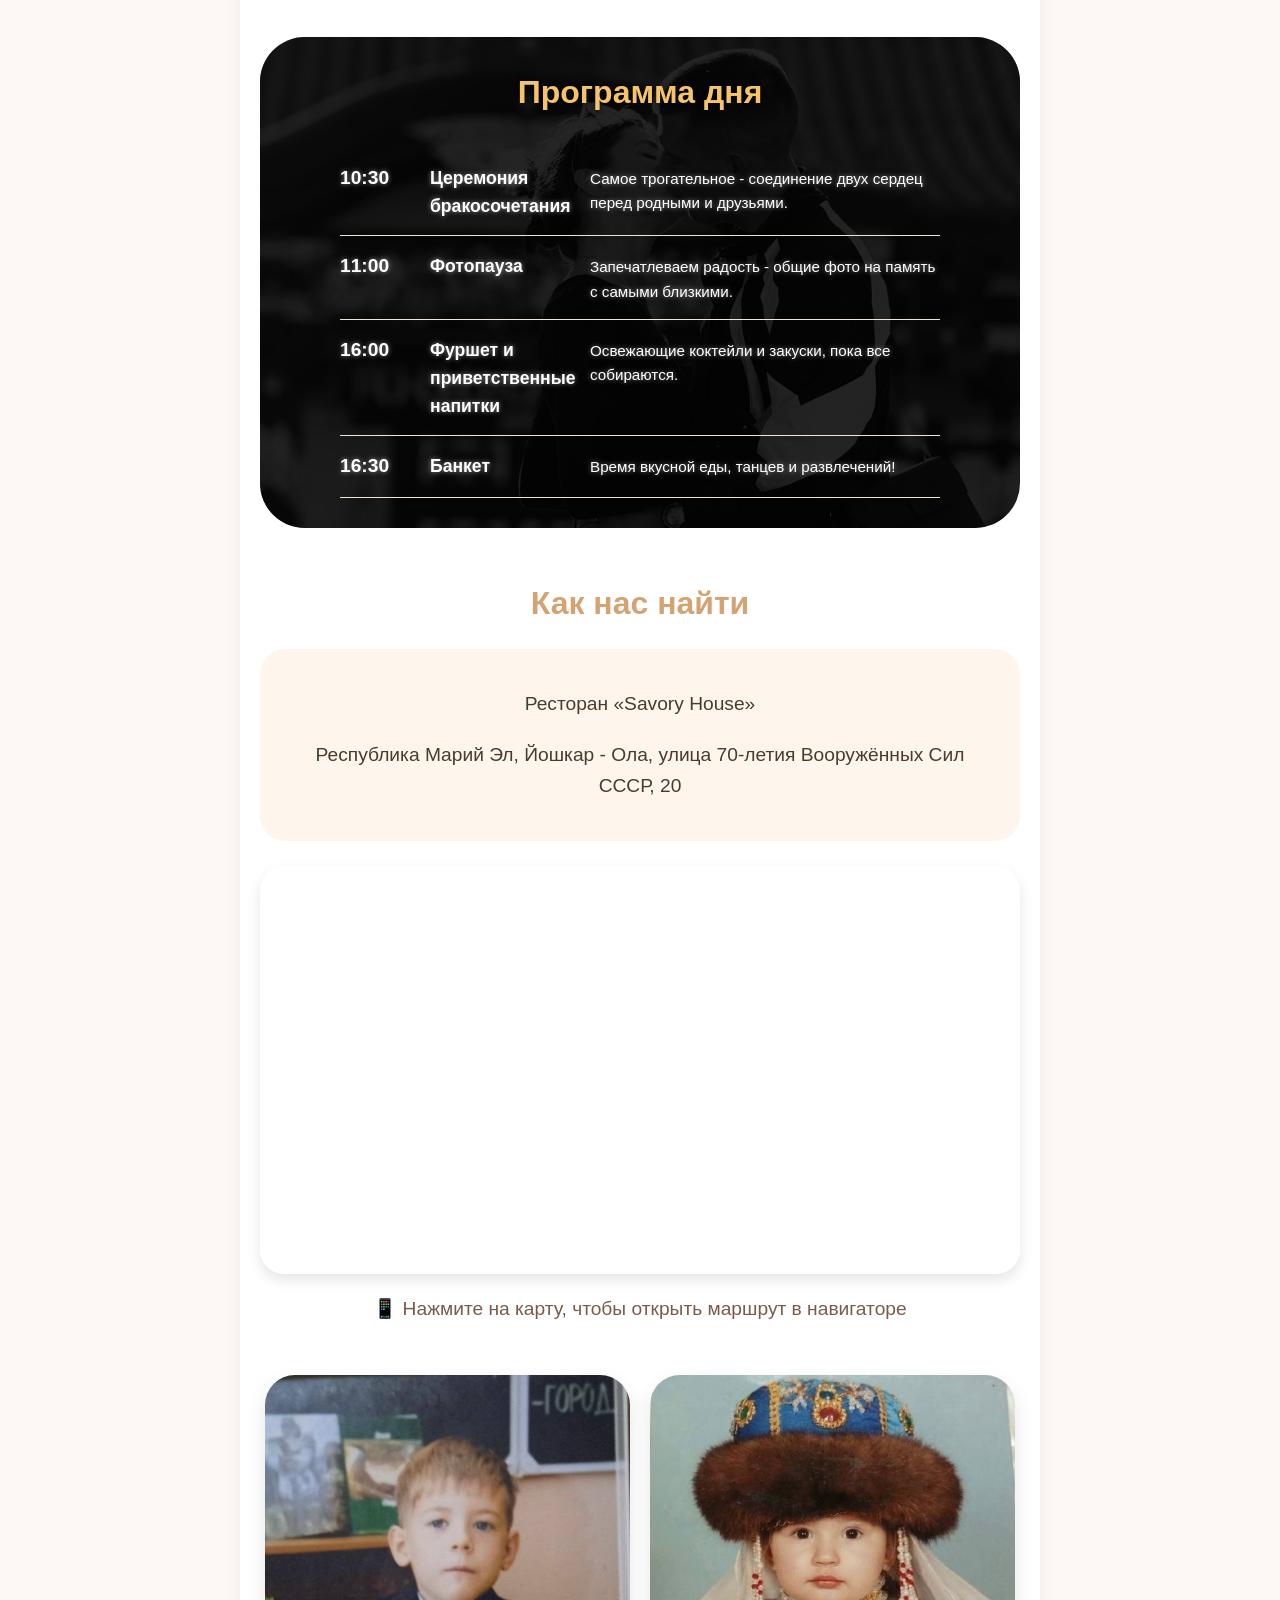
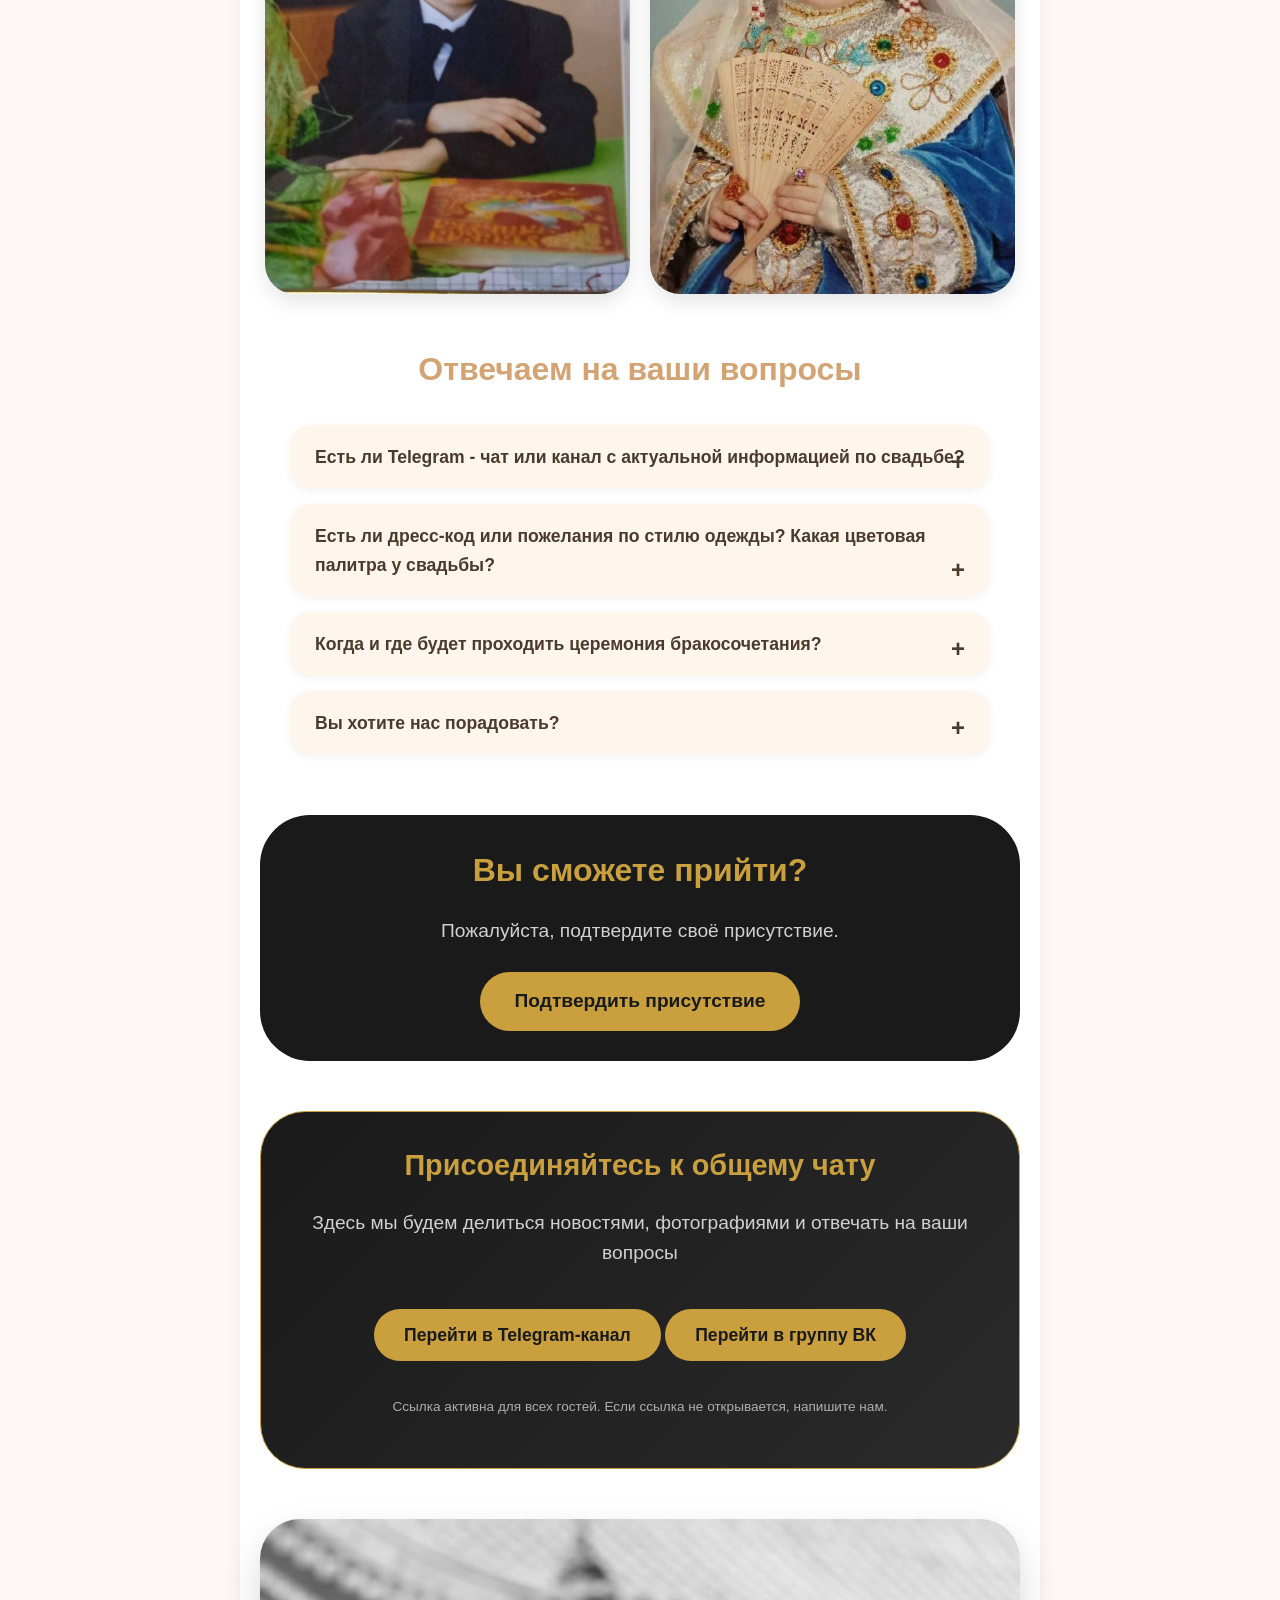
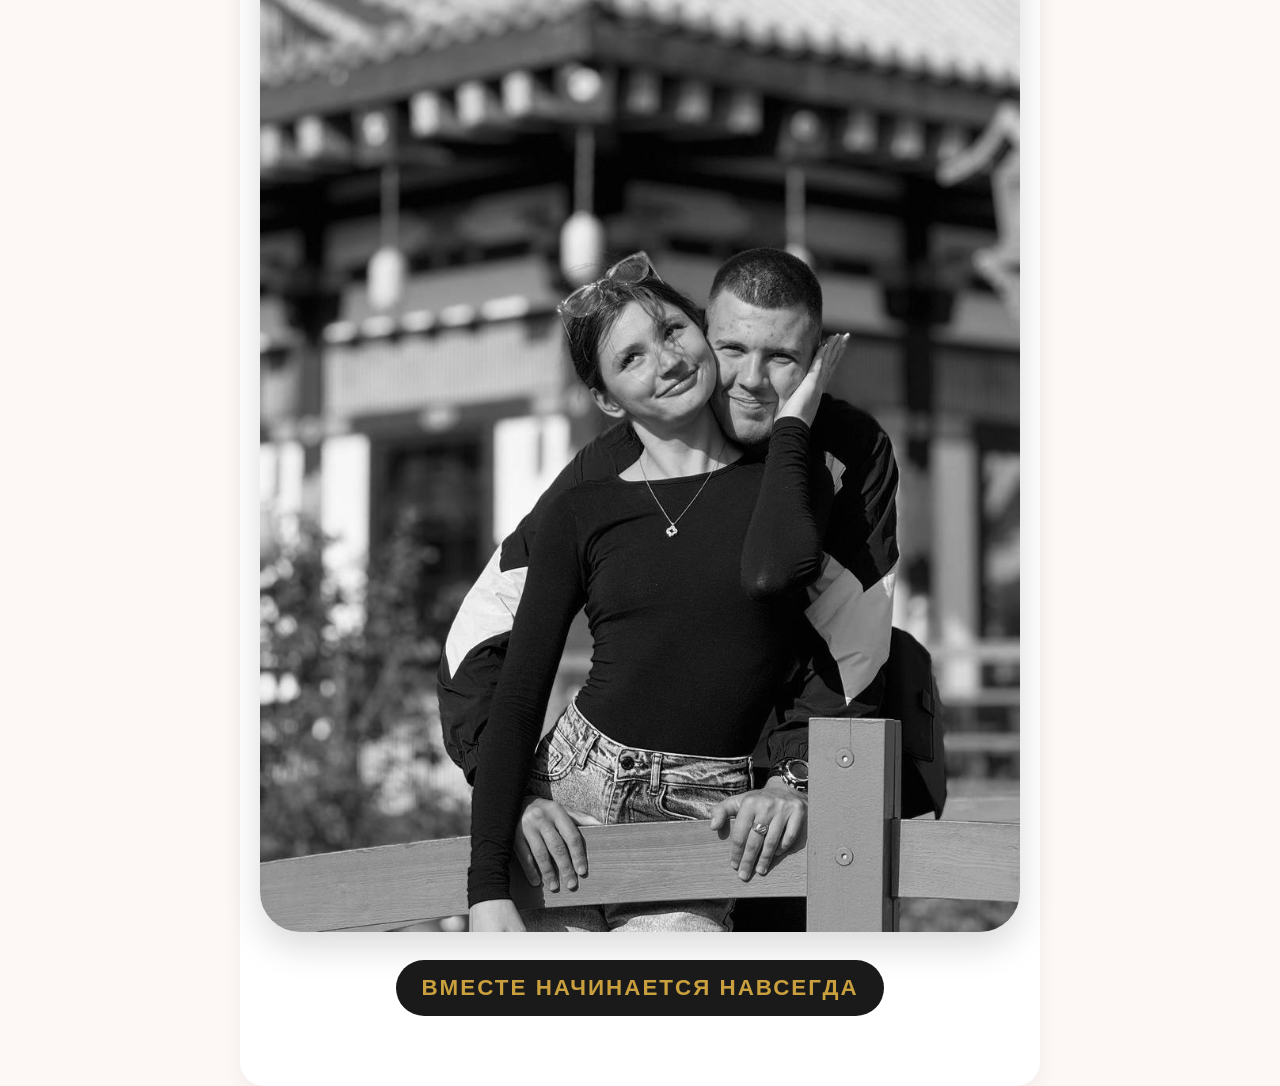
==== commit cb019f21: "Update index.html" ====
--- a/index.html
+++ b/index.html
@@ -178,12 +178,13 @@
 }
 </script>
 
-  <!-- Музыкальный плеер (упрощённый) -->
+   <!-- Музыкальный плеер (окончательная версия) -->
     <div class="music-player">
-        <audio id="wedding-song" loop preload="auto">
+        <audio id="wedding-song" loop>
             <source src="song.mp3" type="audio/mpeg">
+            Ваш браузер не поддерживает аудио.
         </audio>
-        <button onclick="playMusic()" class="music-btn">🎵 Включить музыку</button>
+        <button onclick="document.getElementById('wedding-song').play(); this.style.display='none';" class="music-btn">🎵 Включить музыку</button>
     </div>
 
 </body>
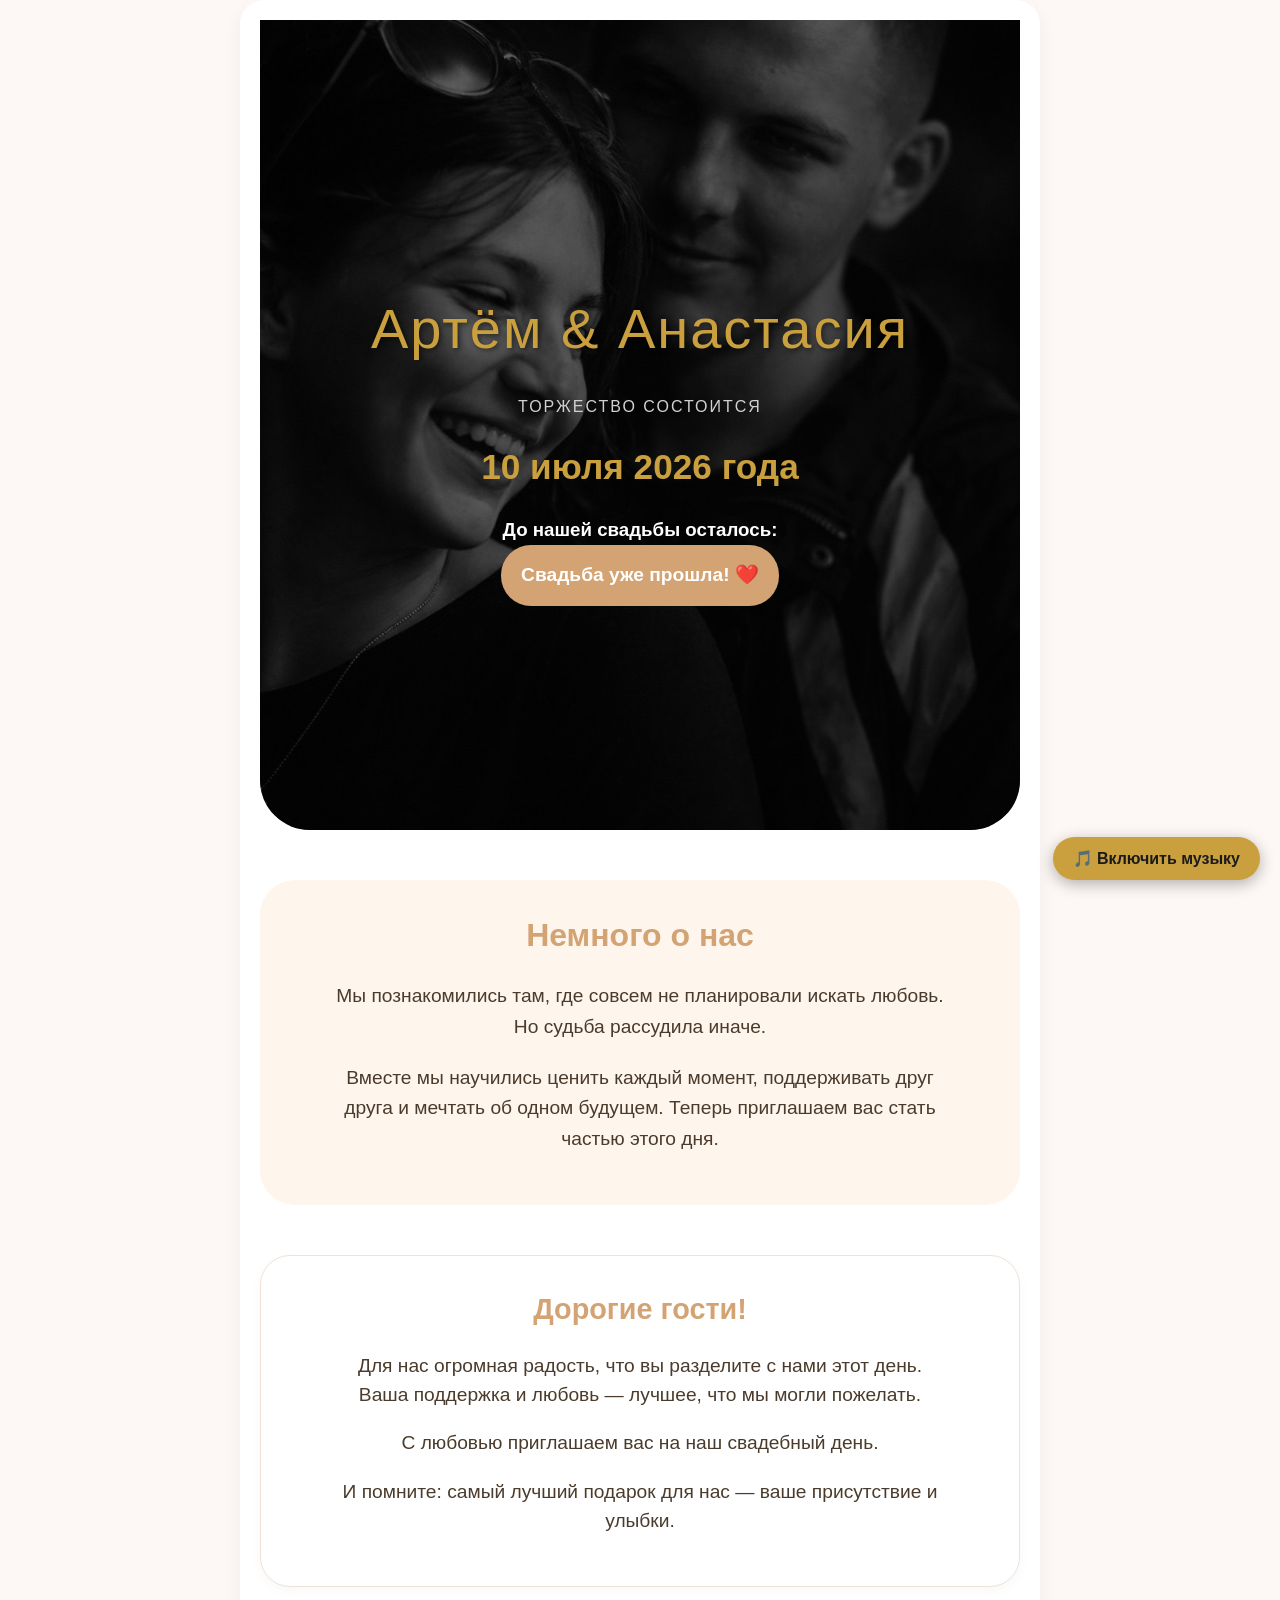
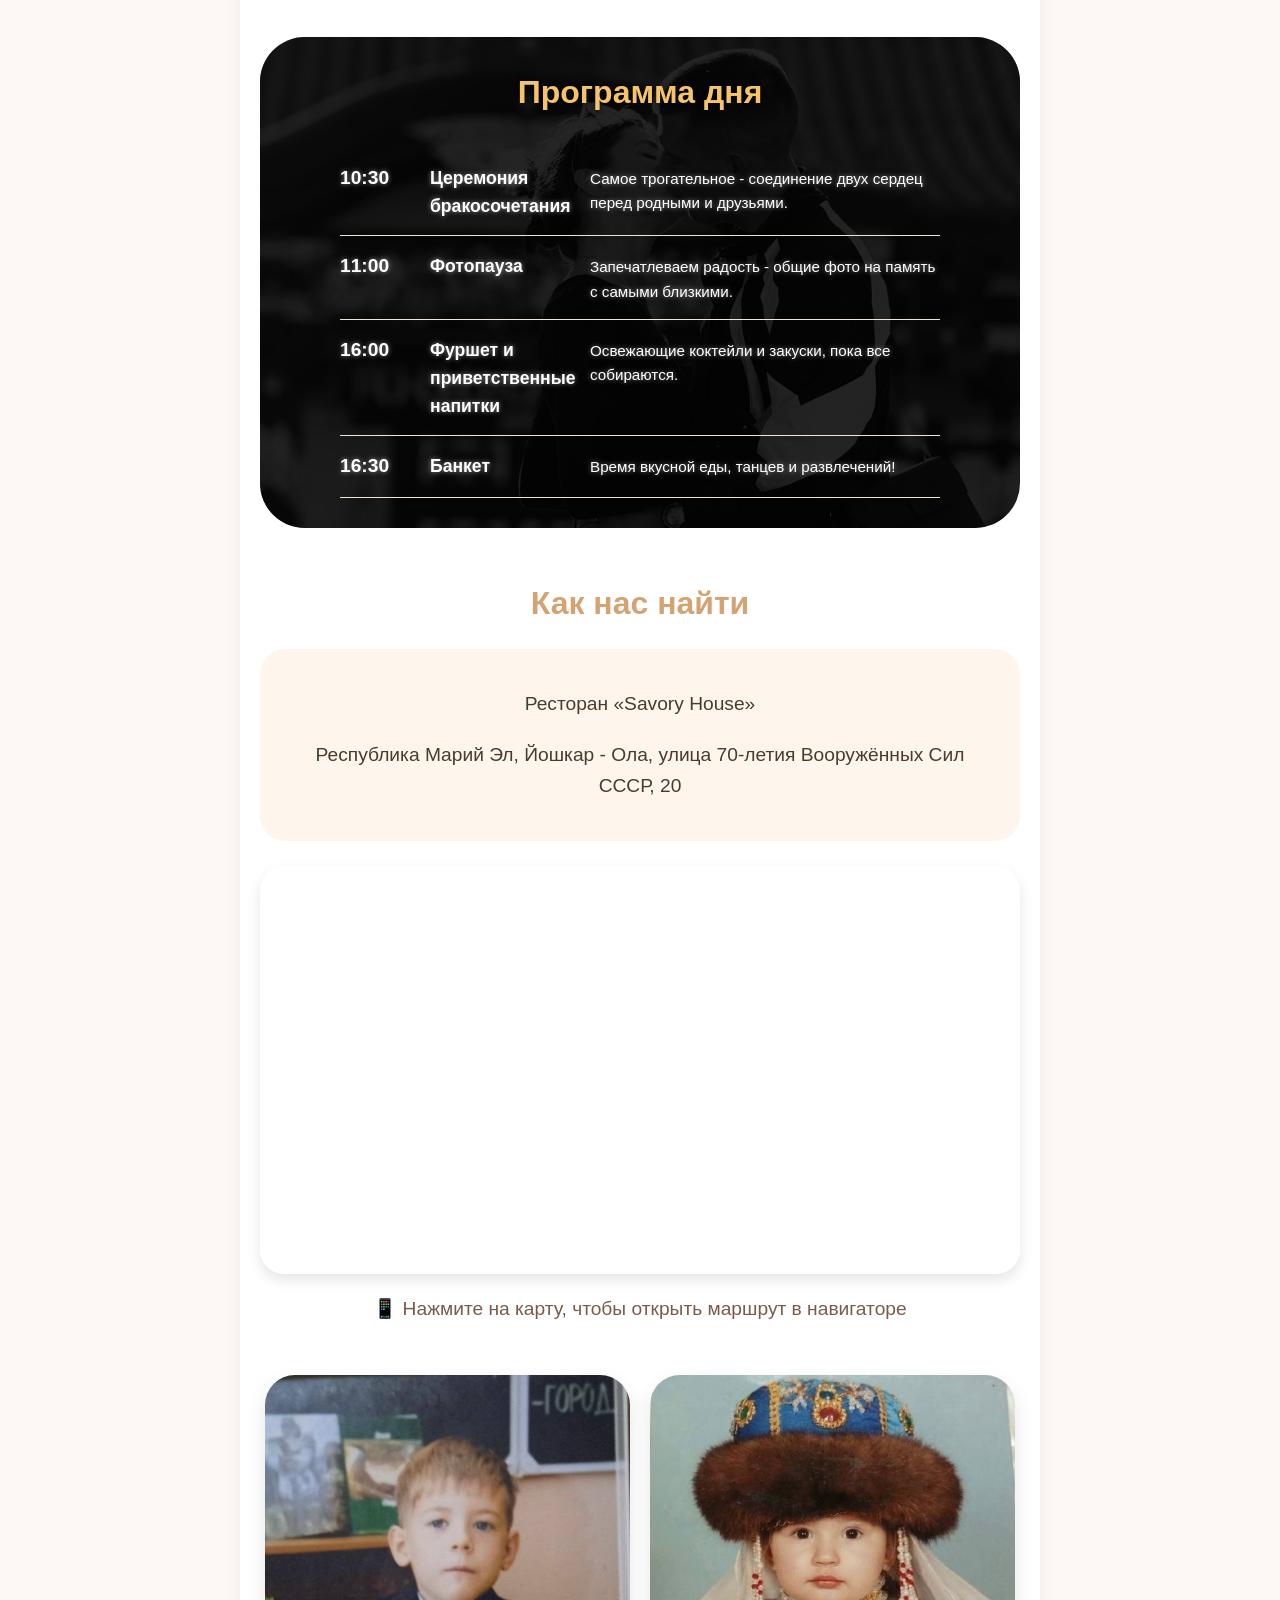
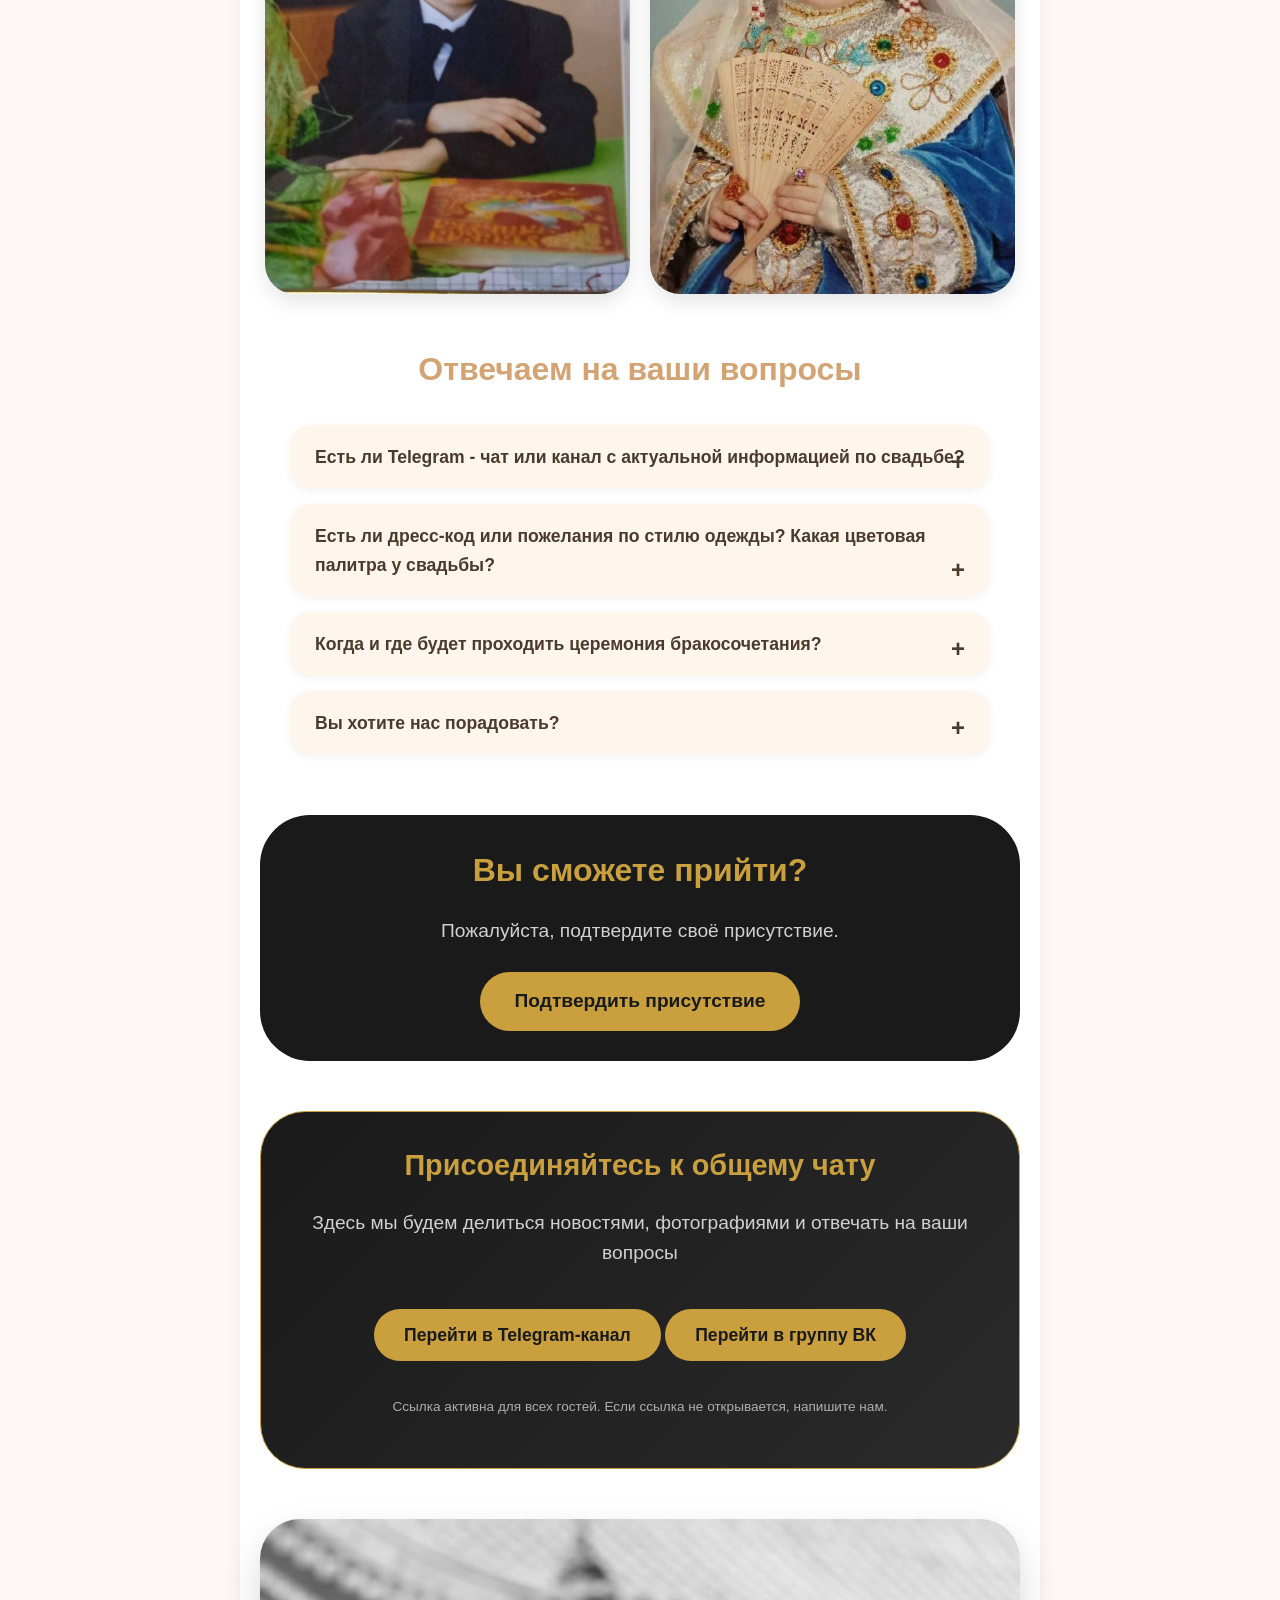
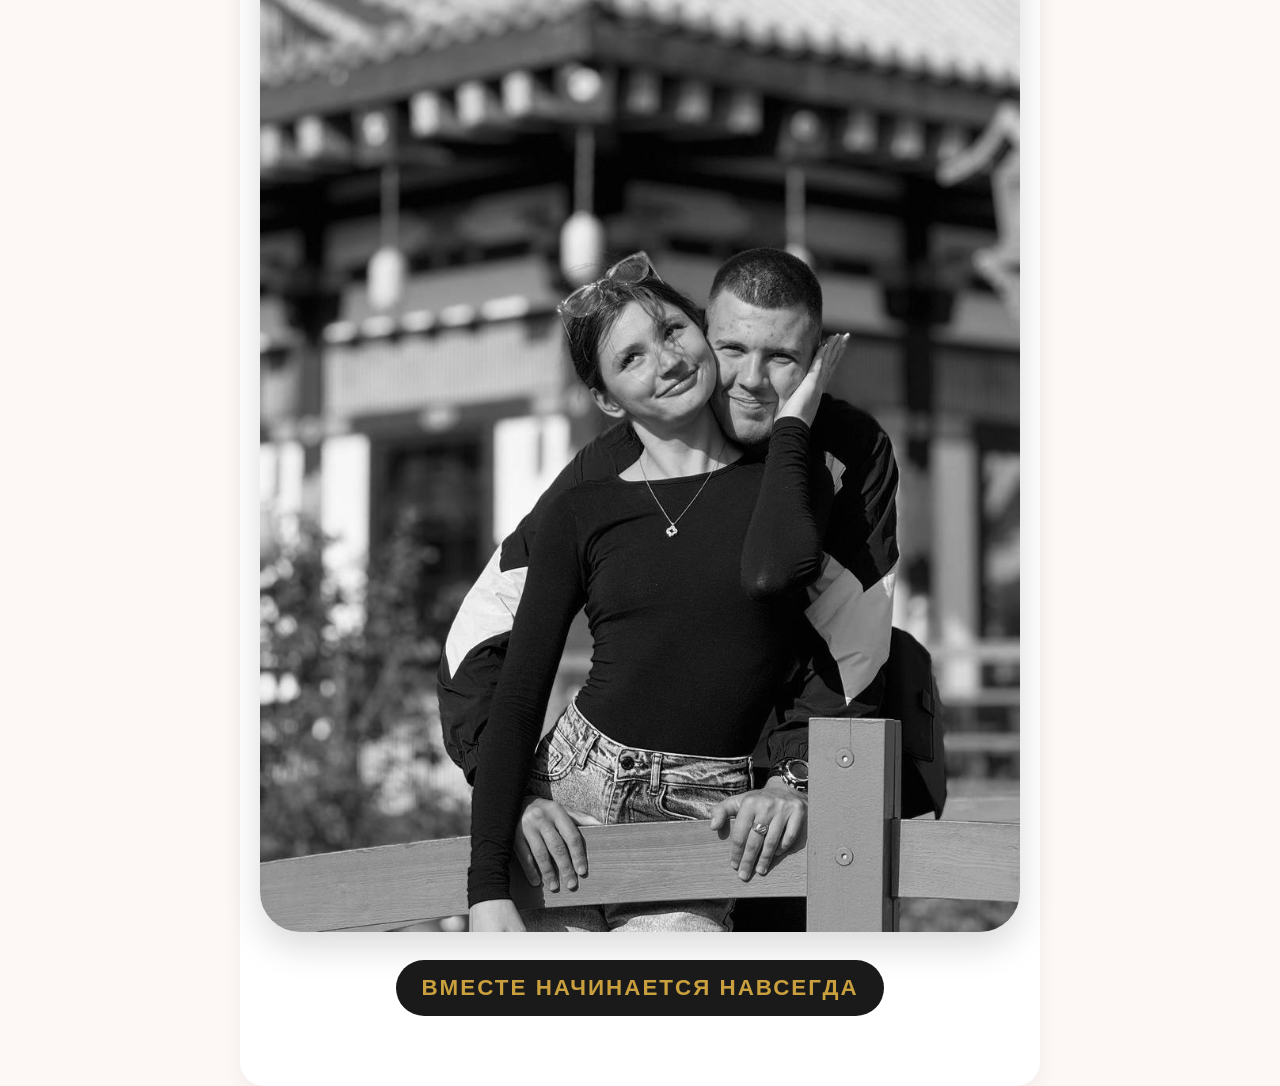
==== commit 649a07e1: "Update index.html" ====
--- a/index.html
+++ b/index.html
@@ -178,14 +178,30 @@
 }
 </script>
 
-   <!-- Музыкальный плеер (окончательная версия) -->
+    <!-- Музыкальный плеер -->
     <div class="music-player">
         <audio id="wedding-song" loop>
             <source src="song.mp3" type="audio/mpeg">
-            Ваш браузер не поддерживает аудио.
         </audio>
-        <button onclick="document.getElementById('wedding-song').play(); this.style.display='none';" class="music-btn">🎵 Включить музыку</button>
-    </div>
+        <button id="playPauseBtn" class="music-btn">🎵 Включить музыку</button>
+    </div>
+
+    <script>
+        const audio = document.getElementById('wedding-song');
+        const btn = document.getElementById('playPauseBtn');
+
+        if (audio && btn) {
+            btn.addEventListener('click', () => {
+                if (audio.paused) {
+                    audio.play();
+                    btn.innerHTML = '🎵 Выключить музыку';
+                } else {
+                    audio.pause();
+                    btn.innerHTML = '🎵 Включить музыку';
+                }
+            });
+        }
+    </script>
 
 </body>
 </html>
